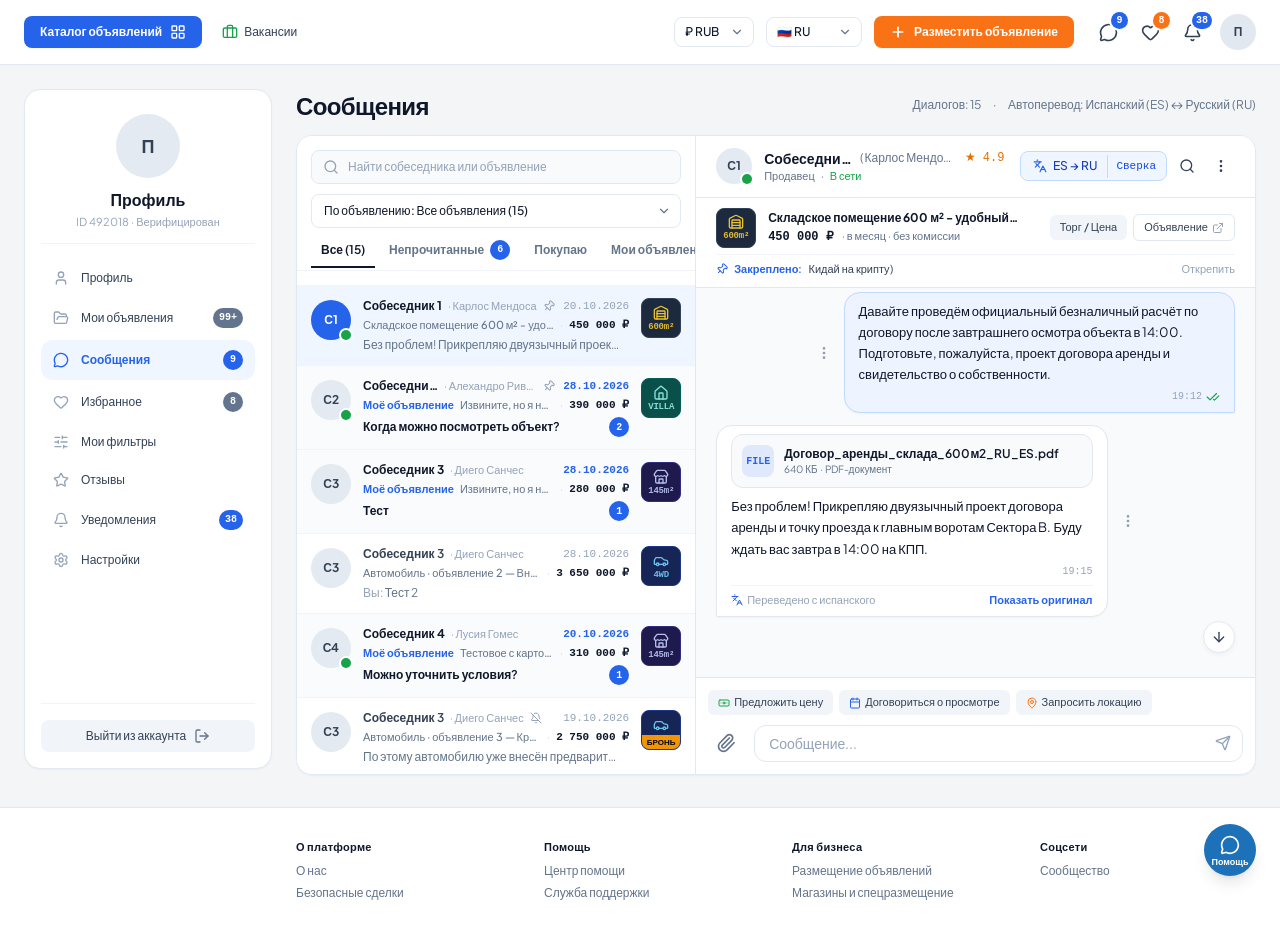
==== docs/index.html @ a51f5d2b "chore: configure GitHub Pages deployment Add GitHub Actions workflow for automated deployment and up" ====
<!doctype html>
<html lang="ru">
  <head>
    <meta charset="UTF-8" />
    <meta name="viewport" content="width=device-width, initial-scale=1.0" />
    <title>Classifieds Messenger UX Redesign & Case Study</title>
    <meta name="description" content="Интерактивный прототип переработанного интерфейса чатов площадки объявлений и детальное UX-исследование с обоснованием продуктовых решений." />
    <meta property="og:title" content="Classifieds Messenger UX Redesign & Case Study" />
    <meta property="og:description" content="Интерактивный прототип переработанного интерфейса чатов площадки объявлений и детальное UX-исследование с обоснованием продуктовых решений." />
    <meta property="og:type" content="website" />
    <meta name="twitter:card" content="summary_large_image" />
    <link rel="preconnect" href="https://fonts.googleapis.com" />
    <link rel="preconnect" href="https://fonts.gstatic.com" crossorigin />
    <link href="https://fonts.googleapis.com/css2?family=JetBrains+Mono:wght@400;500;600&family=Plus+Jakarta+Sans:wght@400;500;600;700&display=swap" rel="stylesheet" />
    <script type="module" crossorigin src="./assets/index-sdGGy0ih.js"></script>
    <link rel="stylesheet" crossorigin href="./assets/index-81MgfINE.css">
  </head>
  <body class="bg-slate-50 text-slate-900 antialiased selection:bg-blue-600 selection:text-white">
    <div id="root"></div>
  </body>
</html>
---- docs/assets/index-81MgfINE.css ----
/*! tailwindcss v4.3.5 | MIT License | https://tailwindcss.com */
@layer properties{@supports (((-webkit-hyphens:none)) and (not (margin-trim:block))) or ((-moz-orient:inline) and (not (color:rgb(from red r g b)))){*,:before,:after,::backdrop{--tw-translate-x:0;--tw-translate-y:0;--tw-translate-z:0;--tw-space-y-reverse:0;--tw-divide-y-reverse:0;--tw-border-style:solid;--tw-leading:initial;--tw-font-weight:initial;--tw-tracking:initial;--tw-ordinal:initial;--tw-slashed-zero:initial;--tw-numeric-figure:initial;--tw-numeric-spacing:initial;--tw-numeric-fraction:initial;--tw-shadow:0 0 #0000;--tw-shadow-color:initial;--tw-shadow-alpha:100%;--tw-inset-shadow:0 0 #0000;--tw-inset-shadow-color:initial;--tw-inset-shadow-alpha:100%;--tw-ring-color:initial;--tw-ring-shadow:0 0 #0000;--tw-inset-ring-color:initial;--tw-inset-ring-shadow:0 0 #0000;--tw-ring-inset:initial;--tw-ring-offset-width:0px;--tw-ring-offset-color:#fff;--tw-ring-offset-shadow:0 0 #0000;--tw-backdrop-blur:initial;--tw-backdrop-brightness:initial;--tw-backdrop-contrast:initial;--tw-backdrop-grayscale:initial;--tw-backdrop-hue-rotate:initial;--tw-backdrop-invert:initial;--tw-backdrop-opacity:initial;--tw-backdrop-saturate:initial;--tw-backdrop-sepia:initial;--tw-scale-x:1;--tw-scale-y:1;--tw-scale-z:1;--tw-outline-style:solid}}}@layer theme{:root,:host{--font-sans:-apple-system, BlinkMacSystemFont, "Segoe UI", Roboto, "Helvetica Neue", "Noto Sans", Arial, sans-serif, "Apple Color Emoji", "Segoe UI Emoji", "Segoe UI Symbol", "Noto Color Emoji";--font-mono:ui-monospace, SFMono-Regular, Menlo, Monaco, Consolas, "Liberation Mono", "Courier New", monospace;--color-orange-300:oklch(83.7% .128 66.29);--color-amber-50:oklch(98.7% .022 95.277);--color-amber-300:oklch(87.9% .169 91.605);--color-amber-500:oklch(76.9% .188 70.08);--color-amber-600:oklch(66.6% .179 58.318);--color-amber-800:oklch(47.3% .137 46.201);--color-emerald-400:oklch(76.5% .177 163.223);--color-emerald-600:oklch(59.6% .145 163.225);--color-teal-200:oklch(91% .096 180.426);--color-teal-800:oklch(43.7% .078 188.216);--color-teal-900:oklch(38.6% .063 188.416);--color-cyan-200:oklch(91.7% .08 205.041);--color-cyan-900:oklch(39.8% .07 227.392);--color-cyan-950:oklch(30.2% .056 229.695);--color-sky-300:oklch(82.8% .111 230.318);--color-blue-50:oklch(97% .014 254.604);--color-blue-100:oklch(93.2% .032 255.585);--color-blue-300:oklch(80.9% .105 251.813);--color-blue-600:oklch(54.6% .245 262.881);--color-blue-700:oklch(48.8% .243 264.376);--color-blue-800:oklch(42.4% .199 265.638);--color-blue-900:oklch(37.9% .146 265.522);--color-blue-950:oklch(28.2% .091 267.935);--color-indigo-200:oklch(87% .065 274.039);--color-indigo-900:oklch(35.9% .144 278.697);--color-indigo-950:oklch(25.7% .09 281.288);--color-rose-100:oklch(94.1% .03 12.58);--color-slate-50:oklch(98.4% .003 247.858);--color-slate-100:oklch(96.8% .007 247.896);--color-slate-200:oklch(92.9% .013 255.508);--color-slate-300:oklch(86.9% .022 252.894);--color-slate-500:oklch(55.4% .046 257.417);--color-slate-700:oklch(37.2% .044 257.287);--color-slate-800:oklch(27.9% .041 260.031);--color-slate-900:oklch(20.8% .042 265.755);--color-slate-950:oklch(12.9% .042 264.695);--color-zinc-800:oklch(27.4% .006 286.033);--color-zinc-900:oklch(21% .006 285.885);--color-white:#fff;--spacing:.25rem;--container-sm:24rem;--container-md:28rem;--container-lg:32rem;--text-xs:.75rem;--text-xs--line-height:calc(1 / .75);--text-sm:.875rem;--text-sm--line-height:calc(1.25 / .875);--text-base:1rem;--text-base--line-height:calc(1.5 / 1);--text-lg:1.125rem;--text-lg--line-height:calc(1.75 / 1.125);--text-2xl:1.5rem;--text-2xl--line-height:calc(2 / 1.5);--font-weight-normal:400;--font-weight-medium:500;--font-weight-semibold:600;--font-weight-bold:700;--font-weight-extrabold:800;--tracking-tight:-.025em;--tracking-wide:.025em;--leading-tight:1.25;--leading-snug:1.375;--leading-relaxed:1.625;--radius-xs:.125rem;--radius-md:.375rem;--radius-lg:.5rem;--radius-xl:.75rem;--radius-2xl:1rem;--default-transition-duration:.15s;--default-transition-timing-function:cubic-bezier(.4, 0, .2, 1);--default-font-family:var(--font-sans);--default-mono-font-family:var(--font-mono)}}@layer base{*,:after,:before,::backdrop{box-sizing:border-box;border:0 solid;margin:0;padding:0}::file-selector-button{box-sizing:border-box;border:0 solid;margin:0;padding:0}html,:host{-webkit-text-size-adjust:100%;tab-size:4;line-height:1.5;font-family:var(--default-font-family,-apple-system, BlinkMacSystemFont, "Segoe UI", Roboto, "Helvetica Neue", "Noto Sans", Arial, sans-serif, "Apple Color Emoji", "Segoe UI Emoji", "Segoe UI Symbol", "Noto Color Emoji");font-feature-settings:var(--default-font-feature-settings,normal);font-variation-settings:var(--default-font-variation-settings,normal);-webkit-tap-highlight-color:transparent}hr{height:0;color:inherit;border-top-width:1px}abbr:where([title]){-webkit-text-decoration:underline dotted;text-decoration:underline dotted}h1,h2,h3,h4,h5,h6{font-size:inherit;font-weight:inherit}a{color:inherit;-webkit-text-decoration:inherit;-webkit-text-decoration:inherit;-webkit-text-decoration:inherit;-webkit-text-decoration:inherit;text-decoration:inherit}b,strong{font-weight:bolder}code,kbd,samp,pre{font-family:var(--default-mono-font-family,ui-monospace, SFMono-Regular, Menlo, Monaco, Consolas, "Liberation Mono", "Courier New", monospace);font-feature-settings:var(--default-mono-font-feature-settings,normal);font-variation-settings:var(--default-mono-font-variation-settings,normal);font-size:1em}small{font-size:80%}sub,sup{vertical-align:baseline;font-size:75%;line-height:0;position:relative}sub{bottom:-.25em}sup{top:-.5em}table{text-indent:0;border-color:inherit;border-collapse:collapse}:-moz-focusring:where(:not(iframe)){outline:auto}progress{vertical-align:baseline}summary{display:list-item}ol,ul,menu{list-style:none}img,svg,video,canvas,audio,iframe,embed,object{vertical-align:middle;display:block}img,video{max-width:100%;height:auto}button,input,select,optgroup,textarea{font:inherit;font-feature-settings:inherit;font-variation-settings:inherit;letter-spacing:inherit;color:inherit;opacity:1;background-color:#0000;border-radius:0}::file-selector-button{font:inherit;font-feature-settings:inherit;font-variation-settings:inherit;letter-spacing:inherit;color:inherit;opacity:1;background-color:#0000;border-radius:0}:where(select:is([multiple],[size])) optgroup{font-weight:bolder}:where(select:is([multiple],[size])) optgroup option{padding-inline-start:20px}::file-selector-button{margin-inline-end:4px}::placeholder{opacity:1}@supports (not ((-webkit-appearance:-apple-pay-button))) or (contain-intrinsic-size:1px){::placeholder{color:currentColor}@supports (color:color-mix(in lab, red, red)){::placeholder{color:color-mix(in oklab, currentcolor 50%, transparent)}}}textarea{resize:vertical}::-webkit-search-decoration{-webkit-appearance:none}::-webkit-date-and-time-value{min-height:1lh;text-align:inherit}::-webkit-datetime-edit{display:inline-flex}::-webkit-datetime-edit-fields-wrapper{padding:0}::-webkit-datetime-edit{padding-block:0}::-webkit-datetime-edit-year-field{padding-block:0}::-webkit-datetime-edit-month-field{padding-block:0}::-webkit-datetime-edit-day-field{padding-block:0}::-webkit-datetime-edit-hour-field{padding-block:0}::-webkit-datetime-edit-minute-field{padding-block:0}::-webkit-datetime-edit-second-field{padding-block:0}::-webkit-datetime-edit-millisecond-field{padding-block:0}::-webkit-datetime-edit-meridiem-field{padding-block:0}::-webkit-calendar-picker-indicator{line-height:1}:-moz-ui-invalid{box-shadow:none}button,input:where([type=button],[type=reset],[type=submit]){appearance:button}::file-selector-button{appearance:button}::-webkit-inner-spin-button{height:auto}::-webkit-outer-spin-button{height:auto}[hidden]:where(:not([hidden=until-found])){display:none!important}body{background-color:var(--ds-canvas);color:var(--ds-ink-primary);font-feature-settings:"cv02", "cv03", "cv04", "cv11";font-family:Plus Jakarta Sans,-apple-system,BlinkMacSystemFont,Segoe UI,Roboto,sans-serif}code,pre,.font-mono{font-variant-numeric:tabular-nums;font-family:JetBrains Mono,monospace}}@layer components;@layer utilities{.pointer-events-none{pointer-events:none}.visible{visibility:visible}.absolute{position:absolute}.fixed{position:fixed}.relative{position:relative}.static{position:static}.sticky{position:sticky}.inset-0{inset:0}.inset-x-0{inset-inline:0}.-top-0\.5{top:calc(var(--spacing) * -.5)}.top-0{top:0}.top-1\/2{top:50%}.top-2{top:calc(var(--spacing) * 2)}.-right-0\.5{right:calc(var(--spacing) * -.5)}.right-0{right:0}.right-2{right:calc(var(--spacing) * 2)}.right-2\.5{right:calc(var(--spacing) * 2.5)}.right-6{right:calc(var(--spacing) * 6)}.bottom-0{bottom:0}.bottom-2{bottom:calc(var(--spacing) * 2)}.bottom-6{bottom:calc(var(--spacing) * 6)}.bottom-12{bottom:calc(var(--spacing) * 12)}.left-0{left:0}.left-3{left:calc(var(--spacing) * 3)}.left-6{left:calc(var(--spacing) * 6)}.left-full{left:100%}.z-30{z-index:30}.z-40{z-index:40}.z-50{z-index:50}.col-span-5{grid-column:span 5/span 5}.col-span-7{grid-column:span 7/span 7}.-mx-1\.5{margin-inline:calc(var(--spacing) * -1.5)}.-mx-3\.5{margin-inline:calc(var(--spacing) * -3.5)}.mx-auto{margin-inline:auto}.my-1{margin-block:var(--spacing)}.my-3{margin-block:calc(var(--spacing) * 3)}.mt-0\.5{margin-top:calc(var(--spacing) * .5)}.mt-1\.5{margin-top:calc(var(--spacing) * 1.5)}.mt-2{margin-top:calc(var(--spacing) * 2)}.mt-auto{margin-top:auto}.mb-1{margin-bottom:var(--spacing)}.mb-1\.5{margin-bottom:calc(var(--spacing) * 1.5)}.mb-2{margin-bottom:calc(var(--spacing) * 2)}.mb-2\.5{margin-bottom:calc(var(--spacing) * 2.5)}.mb-3\.5{margin-bottom:calc(var(--spacing) * 3.5)}.ml-1{margin-left:var(--spacing)}.ml-1\.5{margin-left:calc(var(--spacing) * 1.5)}.ml-auto{margin-left:auto}.line-clamp-1{-webkit-line-clamp:1;-webkit-box-orient:vertical;display:-webkit-box;overflow:hidden}.block{display:block}.contents{display:contents}.flex{display:flex}.grid{display:grid}.hidden{display:none}.inline-flex{display:inline-flex}.h-2\.5{height:calc(var(--spacing) * 2.5)}.h-3{height:calc(var(--spacing) * 3)}.h-3\.5{height:calc(var(--spacing) * 3.5)}.h-4{height:calc(var(--spacing) * 4)}.h-5{height:calc(var(--spacing) * 5)}.h-6{height:calc(var(--spacing) * 6)}.h-7{height:calc(var(--spacing) * 7)}.h-8{height:calc(var(--spacing) * 8)}.h-9{height:calc(var(--spacing) * 9)}.h-10{height:calc(var(--spacing) * 10)}.h-12{height:calc(var(--spacing) * 12)}.h-13{height:calc(var(--spacing) * 13)}.h-14{height:calc(var(--spacing) * 14)}.h-16{height:calc(var(--spacing) * 16)}.h-\[17px\]{height:17px}.h-\[19px\]{height:19px}.h-\[640px\]{height:640px}.h-full{height:100%}.h-px{height:1px}.max-h-56{max-height:calc(var(--spacing) * 56)}.min-h-\[680px\]{min-height:680px}.min-h-screen{min-height:100vh}.w-2\.5{width:calc(var(--spacing) * 2.5)}.w-3{width:calc(var(--spacing) * 3)}.w-3\.5{width:calc(var(--spacing) * 3.5)}.w-4{width:calc(var(--spacing) * 4)}.w-5{width:calc(var(--spacing) * 5)}.w-6{width:calc(var(--spacing) * 6)}.w-7{width:calc(var(--spacing) * 7)}.w-8{width:calc(var(--spacing) * 8)}.w-9{width:calc(var(--spacing) * 9)}.w-10{width:calc(var(--spacing) * 10)}.w-12{width:calc(var(--spacing) * 12)}.w-13{width:calc(var(--spacing) * 13)}.w-14{width:calc(var(--spacing) * 14)}.w-16{width:calc(var(--spacing) * 16)}.w-20{width:calc(var(--spacing) * 20)}.w-24{width:calc(var(--spacing) * 24)}.w-60{width:calc(var(--spacing) * 60)}.w-64{width:calc(var(--spacing) * 64)}.w-80{width:calc(var(--spacing) * 80)}.w-\[19px\]{width:19px}.w-\[248px\]{width:248px}.w-full{width:100%}.max-w-\[62ch\]{max-width:62ch}.max-w-\[82\%\]{max-width:82%}.max-w-\[115px\]{max-width:115px}.max-w-\[1440px\]{max-width:1440px}.max-w-lg{max-width:var(--container-lg)}.max-w-md{max-width:var(--container-md)}.max-w-sm{max-width:var(--container-sm)}.min-w-0{min-width:0}.min-w-\[17px\]{min-width:17px}.min-w-\[20px\]{min-width:20px}.flex-1{flex:1}.shrink-0{flex-shrink:0}.-translate-y-1\/2{--tw-translate-y:calc(calc(1 / 2 * 100%) * -1);translate:var(--tw-translate-x) var(--tw-translate-y)}.rotate-45{rotate:45deg}.cursor-pointer{cursor:pointer}.resize-none{resize:none}.appearance-none{appearance:none}.grid-cols-2{grid-template-columns:repeat(2,minmax(0,1fr))}.grid-cols-12{grid-template-columns:repeat(12,minmax(0,1fr))}.flex-col{flex-direction:column}.flex-row{flex-direction:row}.flex-row-reverse{flex-direction:row-reverse}.flex-wrap{flex-wrap:wrap}.items-center{align-items:center}.items-end{align-items:flex-end}.items-start{align-items:flex-start}.justify-between{justify-content:space-between}.justify-center{justify-content:center}.justify-end{justify-content:flex-end}.gap-0\.5{gap:calc(var(--spacing) * .5)}.gap-1{gap:var(--spacing)}.gap-1\.5{gap:calc(var(--spacing) * 1.5)}.gap-2{gap:calc(var(--spacing) * 2)}.gap-2\.5{gap:calc(var(--spacing) * 2.5)}.gap-3{gap:calc(var(--spacing) * 3)}.gap-4{gap:calc(var(--spacing) * 4)}.gap-5{gap:calc(var(--spacing) * 5)}.gap-6{gap:calc(var(--spacing) * 6)}.gap-8{gap:calc(var(--spacing) * 8)}:where(.space-y-0\.5>:not(:last-child)){--tw-space-y-reverse:0;margin-block-start:calc(calc(var(--spacing) * .5) * var(--tw-space-y-reverse));margin-block-end:calc(calc(var(--spacing) * .5) * calc(1 - var(--tw-space-y-reverse)))}:where(.space-y-1\.5>:not(:last-child)){--tw-space-y-reverse:0;margin-block-start:calc(calc(var(--spacing) * 1.5) * var(--tw-space-y-reverse));margin-block-end:calc(calc(var(--spacing) * 1.5) * calc(1 - var(--tw-space-y-reverse)))}:where(.space-y-2>:not(:last-child)){--tw-space-y-reverse:0;margin-block-start:calc(calc(var(--spacing) * 2) * var(--tw-space-y-reverse));margin-block-end:calc(calc(var(--spacing) * 2) * calc(1 - var(--tw-space-y-reverse)))}:where(.space-y-2\.5>:not(:last-child)){--tw-space-y-reverse:0;margin-block-start:calc(calc(var(--spacing) * 2.5) * var(--tw-space-y-reverse));margin-block-end:calc(calc(var(--spacing) * 2.5) * calc(1 - var(--tw-space-y-reverse)))}:where(.space-y-3>:not(:last-child)){--tw-space-y-reverse:0;margin-block-start:calc(calc(var(--spacing) * 3) * var(--tw-space-y-reverse));margin-block-end:calc(calc(var(--spacing) * 3) * calc(1 - var(--tw-space-y-reverse)))}:where(.space-y-4>:not(:last-child)){--tw-space-y-reverse:0;margin-block-start:calc(calc(var(--spacing) * 4) * var(--tw-space-y-reverse));margin-block-end:calc(calc(var(--spacing) * 4) * calc(1 - var(--tw-space-y-reverse)))}.gap-x-3{column-gap:calc(var(--spacing) * 3)}.gap-y-1{row-gap:var(--spacing)}:where(.divide-y>:not(:last-child)){--tw-divide-y-reverse:0;border-bottom-style:var(--tw-border-style);border-top-style:var(--tw-border-style);border-top-width:calc(1px * var(--tw-divide-y-reverse));border-bottom-width:calc(1px * calc(1 - var(--tw-divide-y-reverse)))}:where(.divide-\[var\(--ds-border-subtle\)\]>:not(:last-child)){border-color:var(--ds-border-subtle)}.self-center{align-self:center}.truncate{text-overflow:ellipsis;white-space:nowrap;overflow:hidden}.overflow-hidden{overflow:hidden}.overflow-x-auto{overflow-x:auto}.overflow-y-auto{overflow-y:auto}.rounded-2xl{border-radius:var(--radius-2xl)}.rounded-\[var\(--ds-radius-lg\)\]{border-radius:var(--ds-radius-lg)}.rounded-\[var\(--ds-radius-md\)\]{border-radius:var(--ds-radius-md)}.rounded-\[var\(--ds-radius-sm\)\]{border-radius:var(--ds-radius-sm)}.rounded-\[var\(--ds-radius-xs\)\]{border-radius:var(--ds-radius-xs)}.rounded-full{border-radius:2147483647px}.rounded-lg{border-radius:var(--radius-lg)}.rounded-md{border-radius:var(--radius-md)}.rounded-xl{border-radius:var(--radius-xl)}.rounded-br-xs{border-bottom-right-radius:var(--radius-xs)}.rounded-bl-xs{border-bottom-left-radius:var(--radius-xs)}.border{border-style:var(--tw-border-style);border-width:1px}.border-2{border-style:var(--tw-border-style);border-width:2px}.border-t{border-top-style:var(--tw-border-style);border-top-width:1px}.border-r{border-right-style:var(--tw-border-style);border-right-width:1px}.border-b{border-bottom-style:var(--tw-border-style);border-bottom-width:1px}.border-b-2{border-bottom-style:var(--tw-border-style);border-bottom-width:2px}.border-l{border-left-style:var(--tw-border-style);border-left-width:1px}.border-\[var\(--ds-border-base\)\]{border-color:var(--ds-border-base)}.border-\[var\(--ds-border-subtle\)\]{border-color:var(--ds-border-subtle)}.border-\[var\(--ds-bubble-in-border\)\]{border-color:var(--ds-bubble-in-border)}.border-\[var\(--ds-bubble-out-border\)\]{border-color:var(--ds-bubble-out-border)}.border-\[var\(--ds-ink-primary\)\]{border-color:var(--ds-ink-primary)}.border-\[var\(--ds-primary\)\]{border-color:var(--ds-primary)}.border-\[var\(--ds-primary-border\)\]{border-color:var(--ds-primary-border)}.border-blue-900{border-color:var(--color-blue-900)}.border-cyan-900{border-color:var(--color-cyan-900)}.border-indigo-900{border-color:var(--color-indigo-900)}.border-slate-200\/80{border-color:#e2e8f0cc}@supports (color:color-mix(in lab, red, red)){.border-slate-200\/80{border-color:color-mix(in oklab, var(--color-slate-200) 80%, transparent)}}.border-slate-700{border-color:var(--color-slate-700)}.border-teal-800{border-color:var(--color-teal-800)}.border-transparent{border-color:#0000}.border-zinc-800{border-color:var(--color-zinc-800)}.bg-\[\#1d71b8\]{background-color:#1d71b8}.bg-\[var\(--ds-bubble-in-bg\)\]{background-color:var(--ds-bubble-in-bg)}.bg-\[var\(--ds-bubble-out-bg\)\]{background-color:var(--ds-bubble-out-bg)}.bg-\[var\(--ds-canvas\)\]{background-color:var(--ds-canvas)}.bg-\[var\(--ds-cta\)\]{background-color:var(--ds-cta)}.bg-\[var\(--ds-danger-soft\)\]{background-color:var(--ds-danger-soft)}.bg-\[var\(--ds-ink-primary\)\]{background-color:var(--ds-ink-primary)}.bg-\[var\(--ds-primary\)\]{background-color:var(--ds-primary)}.bg-\[var\(--ds-primary-soft\)\]{background-color:var(--ds-primary-soft)}.bg-\[var\(--ds-success\)\]{background-color:var(--ds-success)}.bg-\[var\(--ds-surface\)\]{background-color:var(--ds-surface)}.bg-\[var\(--ds-surface-muted\)\]{background-color:var(--ds-surface-muted)}.bg-\[var\(--ds-surface-selected\)\]{background-color:var(--ds-surface-selected)}.bg-\[var\(--ds-surface-subtle\)\]{background-color:var(--ds-surface-subtle)}.bg-amber-500\/95{background-color:#f99c00f2}@supports (color:color-mix(in lab, red, red)){.bg-amber-500\/95{background-color:color-mix(in oklab, var(--color-amber-500) 95%, transparent)}}.bg-blue-50\/80{background-color:#eff6ffcc}@supports (color:color-mix(in lab, red, red)){.bg-blue-50\/80{background-color:color-mix(in oklab, var(--color-blue-50) 80%, transparent)}}.bg-blue-300{background-color:var(--color-blue-300)}.bg-blue-600\/10{background-color:#155dfc1a}@supports (color:color-mix(in lab, red, red)){.bg-blue-600\/10{background-color:color-mix(in oklab, var(--color-blue-600) 10%, transparent)}}.bg-blue-950{background-color:var(--color-blue-950)}.bg-cyan-950{background-color:var(--color-cyan-950)}.bg-emerald-600{background-color:var(--color-emerald-600)}.bg-indigo-950{background-color:var(--color-indigo-950)}.bg-slate-50{background-color:var(--color-slate-50)}.bg-slate-50\/80{background-color:#f8fafccc}@supports (color:color-mix(in lab, red, red)){.bg-slate-50\/80{background-color:color-mix(in oklab, var(--color-slate-50) 80%, transparent)}}.bg-slate-100\/90{background-color:#f1f5f9e6}@supports (color:color-mix(in lab, red, red)){.bg-slate-100\/90{background-color:color-mix(in oklab, var(--color-slate-100) 90%, transparent)}}.bg-slate-200{background-color:var(--color-slate-200)}.bg-slate-200\/75{background-color:#e2e8f0bf}@supports (color:color-mix(in lab, red, red)){.bg-slate-200\/75{background-color:color-mix(in oklab, var(--color-slate-200) 75%, transparent)}}.bg-slate-200\/90{background-color:#e2e8f0e6}@supports (color:color-mix(in lab, red, red)){.bg-slate-200\/90{background-color:color-mix(in oklab, var(--color-slate-200) 90%, transparent)}}.bg-slate-500{background-color:var(--color-slate-500)}.bg-slate-800{background-color:var(--color-slate-800)}.bg-slate-900{background-color:var(--color-slate-900)}.bg-slate-900\/40{background-color:#0f172b66}@supports (color:color-mix(in lab, red, red)){.bg-slate-900\/40{background-color:color-mix(in oklab, var(--color-slate-900) 40%, transparent)}}.bg-teal-900{background-color:var(--color-teal-900)}.bg-transparent{background-color:#0000}.bg-white{background-color:var(--color-white)}.bg-zinc-900{background-color:var(--color-zinc-900)}.stroke-\[2\.5\]{stroke-width:2.5px}.p-0\.5{padding:calc(var(--spacing) * .5)}.p-1{padding:var(--spacing)}.p-1\.5{padding:calc(var(--spacing) * 1.5)}.p-2{padding:calc(var(--spacing) * 2)}.p-2\.5{padding:calc(var(--spacing) * 2.5)}.p-3{padding:calc(var(--spacing) * 3)}.p-3\.5{padding:calc(var(--spacing) * 3.5)}.p-4{padding:calc(var(--spacing) * 4)}.p-5{padding:calc(var(--spacing) * 5)}.p-8{padding:calc(var(--spacing) * 8)}.px-1{padding-inline:var(--spacing)}.px-1\.5{padding-inline:calc(var(--spacing) * 1.5)}.px-2{padding-inline:calc(var(--spacing) * 2)}.px-2\.5{padding-inline:calc(var(--spacing) * 2.5)}.px-3{padding-inline:calc(var(--spacing) * 3)}.px-3\.5{padding-inline:calc(var(--spacing) * 3.5)}.px-4{padding-inline:calc(var(--spacing) * 4)}.px-5{padding-inline:calc(var(--spacing) * 5)}.px-6{padding-inline:calc(var(--spacing) * 6)}.py-0\.5{padding-block:calc(var(--spacing) * .5)}.py-1{padding-block:var(--spacing)}.py-1\.5{padding-block:calc(var(--spacing) * 1.5)}.py-2{padding-block:calc(var(--spacing) * 2)}.py-2\.5{padding-block:calc(var(--spacing) * 2.5)}.py-3{padding-block:calc(var(--spacing) * 3)}.py-4{padding-block:calc(var(--spacing) * 4)}.py-8{padding-block:calc(var(--spacing) * 8)}.pt-0\.5{padding-top:calc(var(--spacing) * .5)}.pt-1\.5{padding-top:calc(var(--spacing) * 1.5)}.pt-2{padding-top:calc(var(--spacing) * 2)}.pt-4{padding-top:calc(var(--spacing) * 4)}.pt-6{padding-top:calc(var(--spacing) * 6)}.pr-7{padding-right:calc(var(--spacing) * 7)}.pr-8{padding-right:calc(var(--spacing) * 8)}.pr-10{padding-right:calc(var(--spacing) * 10)}.pb-0\.5{padding-bottom:calc(var(--spacing) * .5)}.pb-2{padding-bottom:calc(var(--spacing) * 2)}.pb-3{padding-bottom:calc(var(--spacing) * 3)}.pb-8{padding-bottom:calc(var(--spacing) * 8)}.pl-0{padding-left:0}.pl-1{padding-left:var(--spacing)}.pl-2\.5{padding-left:calc(var(--spacing) * 2.5)}.pl-3{padding-left:calc(var(--spacing) * 3)}.pl-3\.5{padding-left:calc(var(--spacing) * 3.5)}.pl-9{padding-left:calc(var(--spacing) * 9)}.text-center{text-align:center}.text-left{text-align:left}.font-mono{font-family:var(--font-mono)}.text-2xl{font-size:var(--text-2xl);line-height:var(--tw-leading,var(--text-2xl--line-height))}.text-base{font-size:var(--text-base);line-height:var(--tw-leading,var(--text-base--line-height))}.text-lg{font-size:var(--text-lg);line-height:var(--tw-leading,var(--text-lg--line-height))}.text-sm{font-size:var(--text-sm);line-height:var(--tw-leading,var(--text-sm--line-height))}.text-xs{font-size:var(--text-xs);line-height:var(--tw-leading,var(--text-xs--line-height))}.text-\[8px\]{font-size:8px}.text-\[9px\]{font-size:9px}.text-\[10px\]{font-size:10px}.text-\[11px\]{font-size:11px}.text-\[13px\]{font-size:13px}.leading-none{--tw-leading:1;line-height:1}.leading-relaxed{--tw-leading:var(--leading-relaxed);line-height:var(--leading-relaxed)}.leading-snug{--tw-leading:var(--leading-snug);line-height:var(--leading-snug)}.leading-tight{--tw-leading:var(--leading-tight);line-height:var(--leading-tight)}.font-bold{--tw-font-weight:var(--font-weight-bold);font-weight:var(--font-weight-bold)}.font-extrabold{--tw-font-weight:var(--font-weight-extrabold);font-weight:var(--font-weight-extrabold)}.font-medium{--tw-font-weight:var(--font-weight-medium);font-weight:var(--font-weight-medium)}.font-normal{--tw-font-weight:var(--font-weight-normal);font-weight:var(--font-weight-normal)}.font-semibold{--tw-font-weight:var(--font-weight-semibold);font-weight:var(--font-weight-semibold)}.tracking-tight{--tw-tracking:var(--tracking-tight);letter-spacing:var(--tracking-tight)}.tracking-wide{--tw-tracking:var(--tracking-wide);letter-spacing:var(--tracking-wide)}.break-words{overflow-wrap:break-word}.whitespace-nowrap{white-space:nowrap}.text-\[var\(--ds-cta\)\]{color:var(--ds-cta)}.text-\[var\(--ds-danger\)\]{color:var(--ds-danger)}.text-\[var\(--ds-ink-muted\)\]{color:var(--ds-ink-muted)}.text-\[var\(--ds-ink-primary\)\]{color:var(--ds-ink-primary)}.text-\[var\(--ds-ink-secondary\)\]{color:var(--ds-ink-secondary)}.text-\[var\(--ds-ink-subtle\)\]{color:var(--ds-ink-subtle)}.text-\[var\(--ds-primary\)\]{color:var(--ds-primary)}.text-\[var\(--ds-success\)\]{color:var(--ds-success)}.text-amber-300{color:var(--color-amber-300)}.text-amber-600{color:var(--color-amber-600)}.text-amber-800{color:var(--color-amber-800)}.text-blue-700{color:var(--color-blue-700)}.text-blue-800{color:var(--color-blue-800)}.text-cyan-200{color:var(--color-cyan-200)}.text-emerald-400{color:var(--color-emerald-400)}.text-indigo-200{color:var(--color-indigo-200)}.text-orange-300{color:var(--color-orange-300)}.text-sky-300{color:var(--color-sky-300)}.text-slate-300{color:var(--color-slate-300)}.text-slate-900{color:var(--color-slate-900)}.text-slate-950{color:var(--color-slate-950)}.text-teal-200{color:var(--color-teal-200)}.text-white{color:var(--color-white)}.tabular-nums{--tw-numeric-spacing:tabular-nums;font-variant-numeric:var(--tw-ordinal, ) var(--tw-slashed-zero, ) var(--tw-numeric-figure, ) var(--tw-numeric-spacing, ) var(--tw-numeric-fraction, )}.underline{text-decoration-line:underline}.antialiased{-webkit-font-smoothing:antialiased;-moz-osx-font-smoothing:grayscale}.opacity-0{opacity:0}.opacity-70{opacity:.7}.opacity-75{opacity:.75}.opacity-85{opacity:.85}.opacity-90{opacity:.9}.shadow-\[var\(--ds-shadow-floating\)\]{--tw-shadow:var(--ds-shadow-floating);box-shadow:var(--tw-inset-shadow), var(--tw-inset-ring-shadow), var(--tw-ring-offset-shadow), var(--tw-ring-shadow), var(--tw-shadow)}.shadow-\[var\(--ds-shadow-sm\)\]{--tw-shadow:var(--ds-shadow-sm);box-shadow:var(--tw-inset-shadow), var(--tw-inset-ring-shadow), var(--tw-ring-offset-shadow), var(--tw-ring-shadow), var(--tw-shadow)}.shadow-\[var\(--ds-shadow-xs\)\]{--tw-shadow:var(--ds-shadow-xs);box-shadow:var(--tw-inset-shadow), var(--tw-inset-ring-shadow), var(--tw-ring-offset-shadow), var(--tw-ring-shadow), var(--tw-shadow)}.shadow-lg{--tw-shadow:0 10px 15px -3px var(--tw-shadow-color,#0000001a), 0 4px 6px -4px var(--tw-shadow-color,#0000001a);box-shadow:var(--tw-inset-shadow), var(--tw-inset-ring-shadow), var(--tw-ring-offset-shadow), var(--tw-ring-shadow), var(--tw-shadow)}.ring-2{--tw-ring-shadow:var(--tw-ring-inset, ) 0 0 0 calc(2px + var(--tw-ring-offset-width)) var(--tw-ring-color,currentcolor);box-shadow:var(--tw-inset-shadow), var(--tw-inset-ring-shadow), var(--tw-ring-offset-shadow), var(--tw-ring-shadow), var(--tw-shadow)}.ring-white{--tw-ring-color:var(--color-white)}.backdrop-blur-\[1px\]{--tw-backdrop-blur:blur(1px);-webkit-backdrop-filter:var(--tw-backdrop-blur, ) var(--tw-backdrop-brightness, ) var(--tw-backdrop-contrast, ) var(--tw-backdrop-grayscale, ) var(--tw-backdrop-hue-rotate, ) var(--tw-backdrop-invert, ) var(--tw-backdrop-opacity, ) var(--tw-backdrop-saturate, ) var(--tw-backdrop-sepia, );backdrop-filter:var(--tw-backdrop-blur, ) var(--tw-backdrop-brightness, ) var(--tw-backdrop-contrast, ) var(--tw-backdrop-grayscale, ) var(--tw-backdrop-hue-rotate, ) var(--tw-backdrop-invert, ) var(--tw-backdrop-opacity, ) var(--tw-backdrop-saturate, ) var(--tw-backdrop-sepia, )}.transition-colors{transition-property:color,background-color,border-color,outline-color,text-decoration-color,fill,stroke,--tw-gradient-from,--tw-gradient-via,--tw-gradient-to;transition-timing-function:var(--tw-ease,var(--default-transition-timing-function));transition-duration:var(--tw-duration,var(--default-transition-duration))}.transition-opacity{transition-property:opacity;transition-timing-function:var(--tw-ease,var(--default-transition-timing-function));transition-duration:var(--tw-duration,var(--default-transition-duration))}.transition-transform{transition-property:transform,translate,scale,rotate;transition-timing-function:var(--tw-ease,var(--default-transition-timing-function));transition-duration:var(--tw-duration,var(--default-transition-duration))}.select-all{-webkit-user-select:all;user-select:all}.select-none{-webkit-user-select:none;user-select:none}@media (hover:hover){:is(:where(.group):hover .group-hover\:opacity-0){opacity:0}:is(:where(.group):hover .group-hover\:opacity-100){opacity:1}:is(:where(.group\/adtitle):hover .group-hover\/adtitle\:text-\[var\(--ds-primary\)\]){color:var(--ds-primary)}:is(:where(.group\/msg):hover .group-hover\/msg\:opacity-100){opacity:1}}.selection\:bg-blue-600 ::selection{background-color:var(--color-blue-600)}.selection\:bg-blue-600::selection{background-color:var(--color-blue-600)}.selection\:text-white ::selection{color:var(--color-white)}.selection\:text-white::selection{color:var(--color-white)}.placeholder\:text-\[var\(--ds-ink-subtle\)\]::placeholder{color:var(--ds-ink-subtle)}@media (hover:hover){.hover\:scale-105:hover{--tw-scale-x:105%;--tw-scale-y:105%;--tw-scale-z:105%;scale:var(--tw-scale-x) var(--tw-scale-y)}.hover\:border-\[var\(--ds-primary\)\]:hover{border-color:var(--ds-primary)}.hover\:bg-\[\#155d9a\]:hover{background-color:#155d9a}.hover\:bg-\[var\(--ds-cta-hover\)\]:hover{background-color:var(--ds-cta-hover)}.hover\:bg-\[var\(--ds-danger-soft\)\]:hover{background-color:var(--ds-danger-soft)}.hover\:bg-\[var\(--ds-primary-hover\)\]:hover{background-color:var(--ds-primary-hover)}.hover\:bg-\[var\(--ds-primary-soft\)\]:hover{background-color:var(--ds-primary-soft)}.hover\:bg-\[var\(--ds-surface-hover\)\]:hover{background-color:var(--ds-surface-hover)}.hover\:bg-\[var\(--ds-surface-muted\)\]:hover{background-color:var(--ds-surface-muted)}.hover\:bg-\[var\(--ds-surface-subtle\)\]:hover{background-color:var(--ds-surface-subtle)}.hover\:bg-amber-50:hover{background-color:var(--color-amber-50)}.hover\:bg-blue-100\/60:hover{background-color:#dbeafe99}@supports (color:color-mix(in lab, red, red)){.hover\:bg-blue-100\/60:hover{background-color:color-mix(in oklab, var(--color-blue-100) 60%, transparent)}}.hover\:bg-blue-100\/70:hover{background-color:#dbeafeb3}@supports (color:color-mix(in lab, red, red)){.hover\:bg-blue-100\/70:hover{background-color:color-mix(in oklab, var(--color-blue-100) 70%, transparent)}}.hover\:bg-blue-100\/80:hover{background-color:#dbeafecc}@supports (color:color-mix(in lab, red, red)){.hover\:bg-blue-100\/80:hover{background-color:color-mix(in oklab, var(--color-blue-100) 80%, transparent)}}.hover\:bg-rose-100:hover{background-color:var(--color-rose-100)}.hover\:bg-slate-50:hover{background-color:var(--color-slate-50)}.hover\:bg-slate-100\/70:hover{background-color:#f1f5f9b3}@supports (color:color-mix(in lab, red, red)){.hover\:bg-slate-100\/70:hover{background-color:color-mix(in oklab, var(--color-slate-100) 70%, transparent)}}.hover\:bg-slate-200\/80:hover{background-color:#e2e8f0cc}@supports (color:color-mix(in lab, red, red)){.hover\:bg-slate-200\/80:hover{background-color:color-mix(in oklab, var(--color-slate-200) 80%, transparent)}}.hover\:bg-slate-300:hover{background-color:var(--color-slate-300)}.hover\:text-\[var\(--ds-ink-primary\)\]:hover{color:var(--ds-ink-primary)}.hover\:text-\[var\(--ds-ink-secondary\)\]:hover{color:var(--ds-ink-secondary)}.hover\:text-\[var\(--ds-primary\)\]:hover{color:var(--ds-primary)}.hover\:text-blue-800:hover{color:var(--color-blue-800)}.hover\:text-blue-900:hover{color:var(--color-blue-900)}.hover\:text-blue-950:hover{color:var(--color-blue-950)}.hover\:underline:hover{text-decoration-line:underline}}.focus\:border-\[var\(--ds-primary\)\]:focus{border-color:var(--ds-primary)}.focus\:bg-white:focus{background-color:var(--color-white)}.focus\:opacity-100:focus{opacity:1}.focus\:outline-none:focus{--tw-outline-style:none;outline-style:none}.focus-visible\:outline-2:focus-visible{outline-style:var(--tw-outline-style);outline-width:2px}.focus-visible\:outline-offset-1:focus-visible{outline-offset:1px}.focus-visible\:outline-\[var\(--ds-primary\)\]:focus-visible{outline-color:var(--ds-primary)}@media (width>=40rem){.sm\:block{display:block}.sm\:grid-cols-4{grid-template-columns:repeat(4,minmax(0,1fr))}.sm\:text-sm{font-size:var(--text-sm);line-height:var(--tw-leading,var(--text-sm--line-height))}}@media (width>=64rem){.lg\:pl-\[272px\]{padding-left:272px}}@media (width>=80rem){.xl\:inline{display:inline}}}:root{--ds-primary:#2563eb;--ds-primary-hover:#1d4ed8;--ds-primary-active:#1e40af;--ds-primary-soft:#eff6ff;--ds-primary-border:#bfdbfe;--ds-cta:#f97316;--ds-cta-hover:#ea580c;--ds-cta-soft:#fff7ed;--ds-canvas:#f4f5f7;--ds-surface:#fff;--ds-surface-subtle:#f8fafc;--ds-surface-muted:#f1f5f9;--ds-surface-hover:#f8fafc;--ds-surface-selected:#eff6ff;--ds-bubble-in-bg:#fff;--ds-bubble-in-border:#e2e8f0;--ds-bubble-out-bg:#eef4ff;--ds-bubble-out-border:#bfdbfe;--ds-ink-primary:#0f172a;--ds-ink-secondary:#334155;--ds-ink-muted:#64748b;--ds-ink-subtle:#94a3b8;--ds-border-subtle:#f1f5f9;--ds-border-base:#e2e8f0;--ds-border-strong:#cbd5e1;--ds-success:#16a34a;--ds-warning:#d97706;--ds-danger:#dc2626;--ds-danger-soft:#fef2f2;--ds-radius-xs:6px;--ds-radius-sm:8px;--ds-radius-md:12px;--ds-radius-lg:16px;--ds-radius-full:9999px;--ds-shadow-xs:0 1px 2px #0f172a0a;--ds-shadow-sm:0 2px 6px -1px #0f172a0f, 0 1px 2px -1px #0f172a0a;--ds-shadow-floating:0 12px 28px -6px #0f172a24, 0 4px 10px -3px #0f172a12}.tabular-nums{font-variant-numeric:tabular-nums}.ds-scroll{scrollbar-width:thin;scrollbar-color:#cbd5e1 #f8fafc}.ds-scroll::-webkit-scrollbar{width:7px;height:7px}.ds-scroll::-webkit-scrollbar-track{background:#f8fafc;border-left:1px solid #f1f5f9}.ds-scroll::-webkit-scrollbar-thumb{background:#cbd5e1;border:1px solid #f8fafc;border-radius:9999px}.ds-scroll::-webkit-scrollbar-thumb:hover{background:#94a3b8}@property --tw-translate-x{syntax:"*";inherits:false;initial-value:0}@property --tw-translate-y{syntax:"*";inherits:false;initial-value:0}@property --tw-translate-z{syntax:"*";inherits:false;initial-value:0}@property --tw-space-y-reverse{syntax:"*";inherits:false;initial-value:0}@property --tw-divide-y-reverse{syntax:"*";inherits:false;initial-value:0}@property --tw-border-style{syntax:"*";inherits:false;initial-value:solid}@property --tw-leading{syntax:"*";inherits:false}@property --tw-font-weight{syntax:"*";inherits:false}@property --tw-tracking{syntax:"*";inherits:false}@property --tw-ordinal{syntax:"*";inherits:false}@property --tw-slashed-zero{syntax:"*";inherits:false}@property --tw-numeric-figure{syntax:"*";inherits:false}@property --tw-numeric-spacing{syntax:"*";inherits:false}@property --tw-numeric-fraction{syntax:"*";inherits:false}@property --tw-shadow{syntax:"*";inherits:false;initial-value:0 0 #0000}@property --tw-shadow-color{syntax:"*";inherits:false}@property --tw-shadow-alpha{syntax:"<percentage>";inherits:false;initial-value:100%}@property --tw-inset-shadow{syntax:"*";inherits:false;initial-value:0 0 #0000}@property --tw-inset-shadow-color{syntax:"*";inherits:false}@property --tw-inset-shadow-alpha{syntax:"<percentage>";inherits:false;initial-value:100%}@property --tw-ring-color{syntax:"*";inherits:false}@property --tw-ring-shadow{syntax:"*";inherits:false;initial-value:0 0 #0000}@property --tw-inset-ring-color{syntax:"*";inherits:false}@property --tw-inset-ring-shadow{syntax:"*";inherits:false;initial-value:0 0 #0000}@property --tw-ring-inset{syntax:"*";inherits:false}@property --tw-ring-offset-width{syntax:"<length>";inherits:false;initial-value:0}@property --tw-ring-offset-color{syntax:"*";inherits:false;initial-value:#fff}@property --tw-ring-offset-shadow{syntax:"*";inherits:false;initial-value:0 0 #0000}@property --tw-backdrop-blur{syntax:"*";inherits:false}@property --tw-backdrop-brightness{syntax:"*";inherits:false}@property --tw-backdrop-contrast{syntax:"*";inherits:false}@property --tw-backdrop-grayscale{syntax:"*";inherits:false}@property --tw-backdrop-hue-rotate{syntax:"*";inherits:false}@property --tw-backdrop-invert{syntax:"*";inherits:false}@property --tw-backdrop-opacity{syntax:"*";inherits:false}@property --tw-backdrop-saturate{syntax:"*";inherits:false}@property --tw-backdrop-sepia{syntax:"*";inherits:false}@property --tw-scale-x{syntax:"*";inherits:false;initial-value:1}@property --tw-scale-y{syntax:"*";inherits:false;initial-value:1}@property --tw-scale-z{syntax:"*";inherits:false;initial-value:1}@property --tw-outline-style{syntax:"*";inherits:false;initial-value:solid}
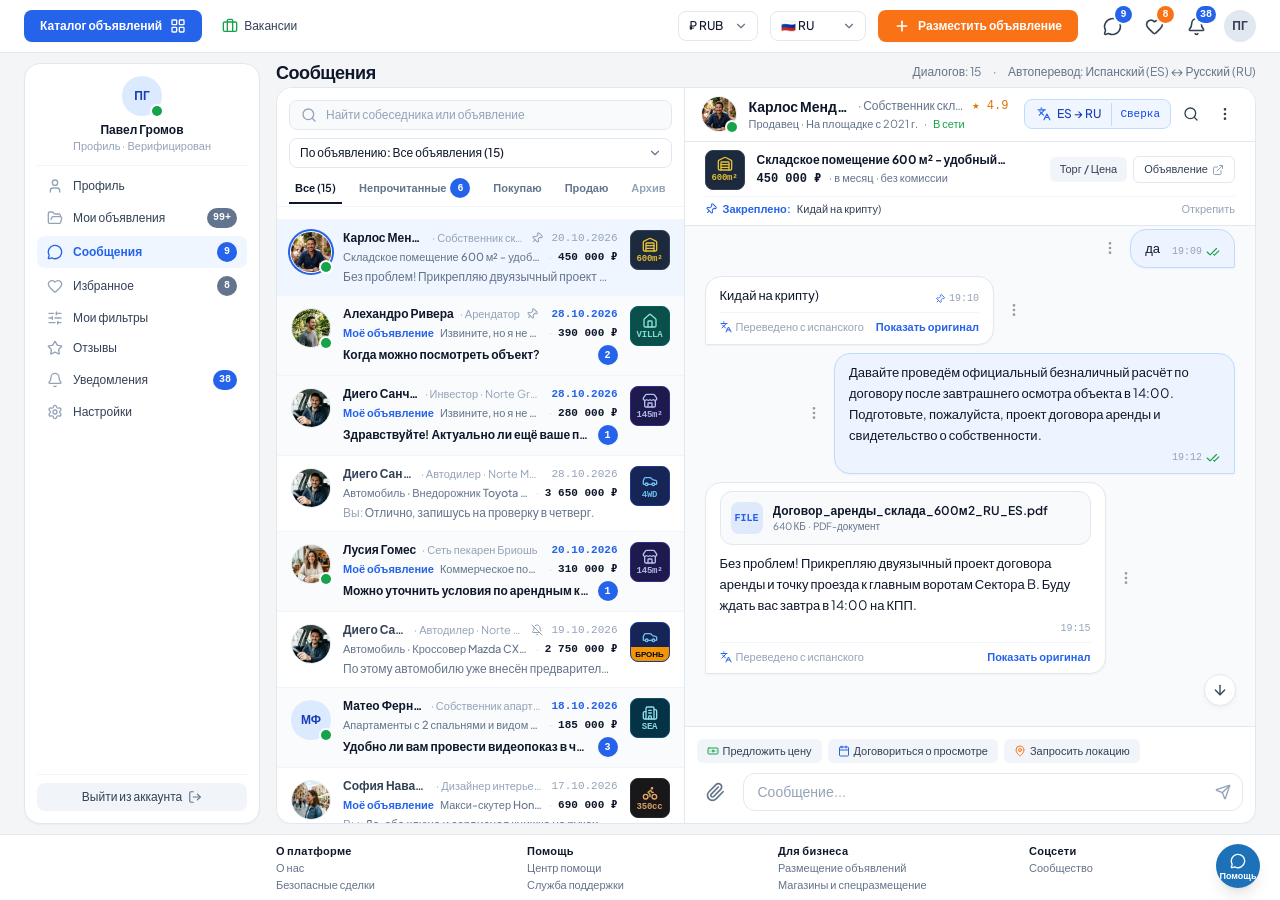
==== commit e902c422: "feat: implement user avatars and enhance chat layout - Add `avatarUrl` and `colorTone` support to ch" ====
--- a/docs/index.html
+++ b/docs/index.html
@@ -12,8 +12,8 @@
     <link rel="preconnect" href="https://fonts.googleapis.com" />
     <link rel="preconnect" href="https://fonts.gstatic.com" crossorigin />
     <link href="https://fonts.googleapis.com/css2?family=JetBrains+Mono:wght@400;500;600&family=Plus+Jakarta+Sans:wght@400;500;600;700&display=swap" rel="stylesheet" />
-    <script type="module" crossorigin src="./assets/index-sdGGy0ih.js"></script>
-    <link rel="stylesheet" crossorigin href="./assets/index-81MgfINE.css">
+    <script type="module" crossorigin src="./assets/index-Qk1kqJVH.js"></script>
+    <link rel="stylesheet" crossorigin href="./assets/index-BJcz18QT.css">
   </head>
   <body class="bg-slate-50 text-slate-900 antialiased selection:bg-blue-600 selection:text-white">
     <div id="root"></div>
--- a/docs/assets/index-BJcz18QT.css
+++ b/docs/assets/index-BJcz18QT.css
@@ -0,0 +1,2 @@
+/*! tailwindcss v4.3.5 | MIT License | https://tailwindcss.com */
+@layer properties{@supports (((-webkit-hyphens:none)) and (not (margin-trim:block))) or ((-moz-orient:inline) and (not (color:rgb(from red r g b)))){*,:before,:after,::backdrop{--tw-translate-x:0;--tw-translate-y:0;--tw-translate-z:0;--tw-rotate-x:initial;--tw-rotate-y:initial;--tw-rotate-z:initial;--tw-skew-x:initial;--tw-skew-y:initial;--tw-space-y-reverse:0;--tw-divide-y-reverse:0;--tw-border-style:solid;--tw-leading:initial;--tw-font-weight:initial;--tw-tracking:initial;--tw-ordinal:initial;--tw-slashed-zero:initial;--tw-numeric-figure:initial;--tw-numeric-spacing:initial;--tw-numeric-fraction:initial;--tw-shadow:0 0 #0000;--tw-shadow-color:initial;--tw-shadow-alpha:100%;--tw-inset-shadow:0 0 #0000;--tw-inset-shadow-color:initial;--tw-inset-shadow-alpha:100%;--tw-ring-color:initial;--tw-ring-shadow:0 0 #0000;--tw-inset-ring-color:initial;--tw-inset-ring-shadow:0 0 #0000;--tw-ring-inset:initial;--tw-ring-offset-width:0px;--tw-ring-offset-color:#fff;--tw-ring-offset-shadow:0 0 #0000;--tw-blur:initial;--tw-brightness:initial;--tw-contrast:initial;--tw-grayscale:initial;--tw-hue-rotate:initial;--tw-invert:initial;--tw-opacity:initial;--tw-saturate:initial;--tw-sepia:initial;--tw-drop-shadow:initial;--tw-drop-shadow-color:initial;--tw-drop-shadow-alpha:100%;--tw-drop-shadow-size:initial;--tw-backdrop-blur:initial;--tw-backdrop-brightness:initial;--tw-backdrop-contrast:initial;--tw-backdrop-grayscale:initial;--tw-backdrop-hue-rotate:initial;--tw-backdrop-invert:initial;--tw-backdrop-opacity:initial;--tw-backdrop-saturate:initial;--tw-backdrop-sepia:initial;--tw-scale-x:1;--tw-scale-y:1;--tw-scale-z:1;--tw-outline-style:solid}}}@layer theme{:root,:host{--font-sans:-apple-system, BlinkMacSystemFont, "Segoe UI", Roboto, "Helvetica Neue", "Noto Sans", Arial, sans-serif, "Apple Color Emoji", "Segoe UI Emoji", "Segoe UI Symbol", "Noto Color Emoji";--font-mono:ui-monospace, SFMono-Regular, Menlo, Monaco, Consolas, "Liberation Mono", "Courier New", monospace;--color-orange-300:oklch(83.7% .128 66.29);--color-amber-50:oklch(98.7% .022 95.277);--color-amber-100:oklch(96.2% .059 95.617);--color-amber-300:oklch(87.9% .169 91.605);--color-amber-500:oklch(76.9% .188 70.08);--color-amber-600:oklch(66.6% .179 58.318);--color-amber-800:oklch(47.3% .137 46.201);--color-emerald-100:oklch(95% .052 163.051);--color-emerald-400:oklch(76.5% .177 163.223);--color-emerald-600:oklch(59.6% .145 163.225);--color-emerald-800:oklch(43.2% .095 166.913);--color-teal-200:oklch(91% .096 180.426);--color-teal-800:oklch(43.7% .078 188.216);--color-teal-900:oklch(38.6% .063 188.416);--color-cyan-200:oklch(91.7% .08 205.041);--color-cyan-900:oklch(39.8% .07 227.392);--color-cyan-950:oklch(30.2% .056 229.695);--color-sky-300:oklch(82.8% .111 230.318);--color-blue-50:oklch(97% .014 254.604);--color-blue-100:oklch(93.2% .032 255.585);--color-blue-300:oklch(80.9% .105 251.813);--color-blue-600:oklch(54.6% .245 262.881);--color-blue-700:oklch(48.8% .243 264.376);--color-blue-800:oklch(42.4% .199 265.638);--color-blue-900:oklch(37.9% .146 265.522);--color-blue-950:oklch(28.2% .091 267.935);--color-indigo-200:oklch(87% .065 274.039);--color-indigo-900:oklch(35.9% .144 278.697);--color-indigo-950:oklch(25.7% .09 281.288);--color-violet-100:oklch(94.3% .029 294.588);--color-violet-800:oklch(43.2% .232 292.759);--color-rose-100:oklch(94.1% .03 12.58);--color-rose-800:oklch(45.5% .188 13.697);--color-slate-50:oklch(98.4% .003 247.858);--color-slate-100:oklch(96.8% .007 247.896);--color-slate-200:oklch(92.9% .013 255.508);--color-slate-300:oklch(86.9% .022 252.894);--color-slate-500:oklch(55.4% .046 257.417);--color-slate-700:oklch(37.2% .044 257.287);--color-slate-800:oklch(27.9% .041 260.031);--color-slate-900:oklch(20.8% .042 265.755);--color-slate-950:oklch(12.9% .042 264.695);--color-zinc-800:oklch(27.4% .006 286.033);--color-zinc-900:oklch(21% .006 285.885);--color-white:#fff;--spacing:.25rem;--container-sm:24rem;--container-md:28rem;--container-lg:32rem;--text-xs:.75rem;--text-xs--line-height:calc(1 / .75);--text-sm:.875rem;--text-sm--line-height:calc(1.25 / .875);--text-base:1rem;--text-base--line-height:calc(1.5 / 1);--text-lg:1.125rem;--text-lg--line-height:calc(1.75 / 1.125);--text-xl:1.25rem;--text-xl--line-height:calc(1.75 / 1.25);--text-2xl:1.5rem;--text-2xl--line-height:calc(2 / 1.5);--font-weight-normal:400;--font-weight-medium:500;--font-weight-semibold:600;--font-weight-bold:700;--font-weight-extrabold:800;--tracking-tight:-.025em;--tracking-wide:.025em;--leading-tight:1.25;--leading-snug:1.375;--leading-relaxed:1.625;--radius-xs:.125rem;--radius-md:.375rem;--radius-lg:.5rem;--radius-xl:.75rem;--radius-2xl:1rem;--default-transition-duration:.15s;--default-transition-timing-function:cubic-bezier(.4, 0, .2, 1);--default-font-family:var(--font-sans);--default-mono-font-family:var(--font-mono)}}@layer base{*,:after,:before,::backdrop{box-sizing:border-box;border:0 solid;margin:0;padding:0}::file-selector-button{box-sizing:border-box;border:0 solid;margin:0;padding:0}html,:host{-webkit-text-size-adjust:100%;tab-size:4;line-height:1.5;font-family:var(--default-font-family,-apple-system, BlinkMacSystemFont, "Segoe UI", Roboto, "Helvetica Neue", "Noto Sans", Arial, sans-serif, "Apple Color Emoji", "Segoe UI Emoji", "Segoe UI Symbol", "Noto Color Emoji");font-feature-settings:var(--default-font-feature-settings,normal);font-variation-settings:var(--default-font-variation-settings,normal);-webkit-tap-highlight-color:transparent}hr{height:0;color:inherit;border-top-width:1px}abbr:where([title]){-webkit-text-decoration:underline dotted;text-decoration:underline dotted}h1,h2,h3,h4,h5,h6{font-size:inherit;font-weight:inherit}a{color:inherit;-webkit-text-decoration:inherit;-webkit-text-decoration:inherit;-webkit-text-decoration:inherit;-webkit-text-decoration:inherit;text-decoration:inherit}b,strong{font-weight:bolder}code,kbd,samp,pre{font-family:var(--default-mono-font-family,ui-monospace, SFMono-Regular, Menlo, Monaco, Consolas, "Liberation Mono", "Courier New", monospace);font-feature-settings:var(--default-mono-font-feature-settings,normal);font-variation-settings:var(--default-mono-font-variation-settings,normal);font-size:1em}small{font-size:80%}sub,sup{vertical-align:baseline;font-size:75%;line-height:0;position:relative}sub{bottom:-.25em}sup{top:-.5em}table{text-indent:0;border-color:inherit;border-collapse:collapse}:-moz-focusring:where(:not(iframe)){outline:auto}progress{vertical-align:baseline}summary{display:list-item}ol,ul,menu{list-style:none}img,svg,video,canvas,audio,iframe,embed,object{vertical-align:middle;display:block}img,video{max-width:100%;height:auto}button,input,select,optgroup,textarea{font:inherit;font-feature-settings:inherit;font-variation-settings:inherit;letter-spacing:inherit;color:inherit;opacity:1;background-color:#0000;border-radius:0}::file-selector-button{font:inherit;font-feature-settings:inherit;font-variation-settings:inherit;letter-spacing:inherit;color:inherit;opacity:1;background-color:#0000;border-radius:0}:where(select:is([multiple],[size])) optgroup{font-weight:bolder}:where(select:is([multiple],[size])) optgroup option{padding-inline-start:20px}::file-selector-button{margin-inline-end:4px}::placeholder{opacity:1}@supports (not ((-webkit-appearance:-apple-pay-button))) or (contain-intrinsic-size:1px){::placeholder{color:currentColor}@supports (color:color-mix(in lab, red, red)){::placeholder{color:color-mix(in oklab, currentcolor 50%, transparent)}}}textarea{resize:vertical}::-webkit-search-decoration{-webkit-appearance:none}::-webkit-date-and-time-value{min-height:1lh;text-align:inherit}::-webkit-datetime-edit{display:inline-flex}::-webkit-datetime-edit-fields-wrapper{padding:0}::-webkit-datetime-edit{padding-block:0}::-webkit-datetime-edit-year-field{padding-block:0}::-webkit-datetime-edit-month-field{padding-block:0}::-webkit-datetime-edit-day-field{padding-block:0}::-webkit-datetime-edit-hour-field{padding-block:0}::-webkit-datetime-edit-minute-field{padding-block:0}::-webkit-datetime-edit-second-field{padding-block:0}::-webkit-datetime-edit-millisecond-field{padding-block:0}::-webkit-datetime-edit-meridiem-field{padding-block:0}::-webkit-calendar-picker-indicator{line-height:1}:-moz-ui-invalid{box-shadow:none}button,input:where([type=button],[type=reset],[type=submit]){appearance:button}::file-selector-button{appearance:button}::-webkit-inner-spin-button{height:auto}::-webkit-outer-spin-button{height:auto}[hidden]:where(:not([hidden=until-found])){display:none!important}body{background-color:var(--ds-canvas);color:var(--ds-ink-primary);font-feature-settings:"cv02", "cv03", "cv04", "cv11";font-family:Plus Jakarta Sans,-apple-system,BlinkMacSystemFont,Segoe UI,Roboto,sans-serif}code,pre,.font-mono{font-variant-numeric:tabular-nums;font-family:JetBrains Mono,monospace}}@layer components;@layer utilities{.pointer-events-none{pointer-events:none}.visible{visibility:visible}.absolute{position:absolute}.fixed{position:fixed}.relative{position:relative}.static{position:static}.sticky{position:sticky}.inset-0{inset:0}.inset-x-0{inset-inline:0}.-top-0\.5{top:calc(var(--spacing) * -.5)}.top-0{top:0}.top-1\/2{top:50%}.top-2{top:calc(var(--spacing) * 2)}.-right-0\.5{right:calc(var(--spacing) * -.5)}.right-0{right:0}.right-2{right:calc(var(--spacing) * 2)}.right-2\.5{right:calc(var(--spacing) * 2.5)}.right-5{right:calc(var(--spacing) * 5)}.bottom-0{bottom:0}.bottom-2{bottom:calc(var(--spacing) * 2)}.bottom-3{bottom:calc(var(--spacing) * 3)}.bottom-5{bottom:calc(var(--spacing) * 5)}.bottom-6{bottom:calc(var(--spacing) * 6)}.bottom-12{bottom:calc(var(--spacing) * 12)}.left-0{left:0}.left-3{left:calc(var(--spacing) * 3)}.left-6{left:calc(var(--spacing) * 6)}.left-full{left:100%}.z-30{z-index:30}.z-40{z-index:40}.z-50{z-index:50}.col-span-5{grid-column:span 5/span 5}.col-span-7{grid-column:span 7/span 7}.container{width:100%}@media (width>=40rem){.container{max-width:40rem}}@media (width>=48rem){.container{max-width:48rem}}@media (width>=64rem){.container{max-width:64rem}}@media (width>=80rem){.container{max-width:80rem}}@media (width>=96rem){.container{max-width:96rem}}.-mx-1\.5{margin-inline:calc(var(--spacing) * -1.5)}.-mx-3{margin-inline:calc(var(--spacing) * -3)}.mx-auto{margin-inline:auto}.my-1{margin-block:var(--spacing)}.my-2\.5{margin-block:calc(var(--spacing) * 2.5)}.mt-0\.5{margin-top:calc(var(--spacing) * .5)}.mt-1\.5{margin-top:calc(var(--spacing) * 1.5)}.mt-2{margin-top:calc(var(--spacing) * 2)}.mt-auto{margin-top:auto}.mb-1{margin-bottom:var(--spacing)}.mb-1\.5{margin-bottom:calc(var(--spacing) * 1.5)}.mb-2{margin-bottom:calc(var(--spacing) * 2)}.ml-1{margin-left:var(--spacing)}.ml-1\.5{margin-left:calc(var(--spacing) * 1.5)}.ml-auto{margin-left:auto}.line-clamp-1{-webkit-line-clamp:1;-webkit-box-orient:vertical;display:-webkit-box;overflow:hidden}.block{display:block}.contents{display:contents}.flex{display:flex}.grid{display:grid}.hidden{display:none}.inline{display:inline}.inline-block{display:inline-block}.inline-flex{display:inline-flex}.table{display:table}.h-2\.5{height:calc(var(--spacing) * 2.5)}.h-3{height:calc(var(--spacing) * 3)}.h-3\.5{height:calc(var(--spacing) * 3.5)}.h-4{height:calc(var(--spacing) * 4)}.h-5{height:calc(var(--spacing) * 5)}.h-6{height:calc(var(--spacing) * 6)}.h-7{height:calc(var(--spacing) * 7)}.h-8{height:calc(var(--spacing) * 8)}.h-9{height:calc(var(--spacing) * 9)}.h-10{height:calc(var(--spacing) * 10)}.h-11{height:calc(var(--spacing) * 11)}.h-12{height:calc(var(--spacing) * 12)}.h-13{height:calc(var(--spacing) * 13)}.h-14{height:calc(var(--spacing) * 14)}.h-16{height:calc(var(--spacing) * 16)}.h-\[17px\]{height:17px}.h-\[19px\]{height:19px}.h-\[calc\(100vh-166px\)\]{height:calc(100vh - 166px)}.h-full{height:100%}.h-px{height:1px}.h-screen{height:100vh}.max-h-56{max-height:calc(var(--spacing) * 56)}.min-h-0{min-height:0}.min-h-\[580px\]{min-height:580px}.min-h-\[600px\]{min-height:600px}.min-h-screen{min-height:100vh}.w-2\.5{width:calc(var(--spacing) * 2.5)}.w-3{width:calc(var(--spacing) * 3)}.w-3\.5{width:calc(var(--spacing) * 3.5)}.w-4{width:calc(var(--spacing) * 4)}.w-5{width:calc(var(--spacing) * 5)}.w-6{width:calc(var(--spacing) * 6)}.w-7{width:calc(var(--spacing) * 7)}.w-8{width:calc(var(--spacing) * 8)}.w-9{width:calc(var(--spacing) * 9)}.w-10{width:calc(var(--spacing) * 10)}.w-11{width:calc(var(--spacing) * 11)}.w-12{width:calc(var(--spacing) * 12)}.w-14{width:calc(var(--spacing) * 14)}.w-16{width:calc(var(--spacing) * 16)}.w-20{width:calc(var(--spacing) * 20)}.w-24{width:calc(var(--spacing) * 24)}.w-60{width:calc(var(--spacing) * 60)}.w-64{width:calc(var(--spacing) * 64)}.w-80{width:calc(var(--spacing) * 80)}.w-\[19px\]{width:19px}.w-\[236px\]{width:236px}.w-\[244px\]{width:244px}.w-full{width:100%}.max-w-\[62ch\]{max-width:62ch}.max-w-\[82\%\]{max-width:82%}.max-w-\[115px\]{max-width:115px}.max-w-\[1440px\]{max-width:1440px}.max-w-lg{max-width:var(--container-lg)}.max-w-md{max-width:var(--container-md)}.max-w-sm{max-width:var(--container-sm)}.min-w-0{min-width:0}.min-w-\[17px\]{min-width:17px}.min-w-\[20px\]{min-width:20px}.flex-1{flex:1}.shrink-0{flex-shrink:0}.-translate-y-1\/2{--tw-translate-y:calc(calc(1 / 2 * 100%) * -1);translate:var(--tw-translate-x) var(--tw-translate-y)}.rotate-45{rotate:45deg}.transform{transform:var(--tw-rotate-x, ) var(--tw-rotate-y, ) var(--tw-rotate-z, ) var(--tw-skew-x, ) var(--tw-skew-y, )}.cursor-pointer{cursor:pointer}.resize{resize:both}.resize-none{resize:none}.appearance-none{appearance:none}.grid-cols-2{grid-template-columns:repeat(2,minmax(0,1fr))}.grid-cols-12{grid-template-columns:repeat(12,minmax(0,1fr))}.grid-rows-1{grid-template-rows:repeat(1,minmax(0,1fr))}.flex-col{flex-direction:column}.flex-row{flex-direction:row}.flex-row-reverse{flex-direction:row-reverse}.flex-wrap{flex-wrap:wrap}.items-center{align-items:center}.items-end{align-items:flex-end}.items-start{align-items:flex-start}.items-stretch{align-items:stretch}.justify-between{justify-content:space-between}.justify-center{justify-content:center}.justify-end{justify-content:flex-end}.gap-0\.5{gap:calc(var(--spacing) * .5)}.gap-1{gap:var(--spacing)}.gap-1\.5{gap:calc(var(--spacing) * 1.5)}.gap-2{gap:calc(var(--spacing) * 2)}.gap-2\.5{gap:calc(var(--spacing) * 2.5)}.gap-3{gap:calc(var(--spacing) * 3)}.gap-4{gap:calc(var(--spacing) * 4)}.gap-5{gap:calc(var(--spacing) * 5)}.gap-6{gap:calc(var(--spacing) * 6)}.gap-8{gap:calc(var(--spacing) * 8)}:where(.space-y-0\.5>:not(:last-child)){--tw-space-y-reverse:0;margin-block-start:calc(calc(var(--spacing) * .5) * var(--tw-space-y-reverse));margin-block-end:calc(calc(var(--spacing) * .5) * calc(1 - var(--tw-space-y-reverse)))}:where(.space-y-1>:not(:last-child)){--tw-space-y-reverse:0;margin-block-start:calc(var(--spacing) * var(--tw-space-y-reverse));margin-block-end:calc(var(--spacing) * calc(1 - var(--tw-space-y-reverse)))}:where(.space-y-1\.5>:not(:last-child)){--tw-space-y-reverse:0;margin-block-start:calc(calc(var(--spacing) * 1.5) * var(--tw-space-y-reverse));margin-block-end:calc(calc(var(--spacing) * 1.5) * calc(1 - var(--tw-space-y-reverse)))}:where(.space-y-2>:not(:last-child)){--tw-space-y-reverse:0;margin-block-start:calc(calc(var(--spacing) * 2) * var(--tw-space-y-reverse));margin-block-end:calc(calc(var(--spacing) * 2) * calc(1 - var(--tw-space-y-reverse)))}:where(.space-y-2\.5>:not(:last-child)){--tw-space-y-reverse:0;margin-block-start:calc(calc(var(--spacing) * 2.5) * var(--tw-space-y-reverse));margin-block-end:calc(calc(var(--spacing) * 2.5) * calc(1 - var(--tw-space-y-reverse)))}:where(.space-y-3>:not(:last-child)){--tw-space-y-reverse:0;margin-block-start:calc(calc(var(--spacing) * 3) * var(--tw-space-y-reverse));margin-block-end:calc(calc(var(--spacing) * 3) * calc(1 - var(--tw-space-y-reverse)))}:where(.space-y-4>:not(:last-child)){--tw-space-y-reverse:0;margin-block-start:calc(calc(var(--spacing) * 4) * var(--tw-space-y-reverse));margin-block-end:calc(calc(var(--spacing) * 4) * calc(1 - var(--tw-space-y-reverse)))}.gap-x-3{column-gap:calc(var(--spacing) * 3)}.gap-y-1{row-gap:var(--spacing)}:where(.divide-y>:not(:last-child)){--tw-divide-y-reverse:0;border-bottom-style:var(--tw-border-style);border-top-style:var(--tw-border-style);border-top-width:calc(1px * var(--tw-divide-y-reverse));border-bottom-width:calc(1px * calc(1 - var(--tw-divide-y-reverse)))}:where(.divide-\[var\(--ds-border-subtle\)\]>:not(:last-child)){border-color:var(--ds-border-subtle)}.self-center{align-self:center}.truncate{text-overflow:ellipsis;white-space:nowrap;overflow:hidden}.overflow-hidden{overflow:hidden}.overflow-x-auto{overflow-x:auto}.overflow-y-auto{overflow-y:auto}.rounded-2xl{border-radius:var(--radius-2xl)}.rounded-\[var\(--ds-radius-lg\)\]{border-radius:var(--ds-radius-lg)}.rounded-\[var\(--ds-radius-md\)\]{border-radius:var(--ds-radius-md)}.rounded-\[var\(--ds-radius-sm\)\]{border-radius:var(--ds-radius-sm)}.rounded-\[var\(--ds-radius-xs\)\]{border-radius:var(--ds-radius-xs)}.rounded-full{border-radius:2147483647px}.rounded-lg{border-radius:var(--radius-lg)}.rounded-md{border-radius:var(--radius-md)}.rounded-xl{border-radius:var(--radius-xl)}.rounded-br-xs{border-bottom-right-radius:var(--radius-xs)}.rounded-bl-xs{border-bottom-left-radius:var(--radius-xs)}.border{border-style:var(--tw-border-style);border-width:1px}.border-2{border-style:var(--tw-border-style);border-width:2px}.border-t{border-top-style:var(--tw-border-style);border-top-width:1px}.border-r{border-right-style:var(--tw-border-style);border-right-width:1px}.border-b{border-bottom-style:var(--tw-border-style);border-bottom-width:1px}.border-b-2{border-bottom-style:var(--tw-border-style);border-bottom-width:2px}.border-l{border-left-style:var(--tw-border-style);border-left-width:1px}.border-\[var\(--ds-border-base\)\]{border-color:var(--ds-border-base)}.border-\[var\(--ds-border-subtle\)\]{border-color:var(--ds-border-subtle)}.border-\[var\(--ds-bubble-in-border\)\]{border-color:var(--ds-bubble-in-border)}.border-\[var\(--ds-bubble-out-border\)\]{border-color:var(--ds-bubble-out-border)}.border-\[var\(--ds-ink-primary\)\]{border-color:var(--ds-ink-primary)}.border-\[var\(--ds-primary\)\]{border-color:var(--ds-primary)}.border-\[var\(--ds-primary-border\)\]{border-color:var(--ds-primary-border)}.border-blue-900{border-color:var(--color-blue-900)}.border-cyan-900{border-color:var(--color-cyan-900)}.border-indigo-900{border-color:var(--color-indigo-900)}.border-slate-200\/80{border-color:#e2e8f0cc}@supports (color:color-mix(in lab, red, red)){.border-slate-200\/80{border-color:color-mix(in oklab, var(--color-slate-200) 80%, transparent)}}.border-slate-700{border-color:var(--color-slate-700)}.border-teal-800{border-color:var(--color-teal-800)}.border-transparent{border-color:#0000}.border-zinc-800{border-color:var(--color-zinc-800)}.bg-\[\#1d71b8\]{background-color:#1d71b8}.bg-\[var\(--ds-bubble-in-bg\)\]{background-color:var(--ds-bubble-in-bg)}.bg-\[var\(--ds-bubble-out-bg\)\]{background-color:var(--ds-bubble-out-bg)}.bg-\[var\(--ds-canvas\)\]{background-color:var(--ds-canvas)}.bg-\[var\(--ds-cta\)\]{background-color:var(--ds-cta)}.bg-\[var\(--ds-danger-soft\)\]{background-color:var(--ds-danger-soft)}.bg-\[var\(--ds-ink-primary\)\]{background-color:var(--ds-ink-primary)}.bg-\[var\(--ds-primary\)\]{background-color:var(--ds-primary)}.bg-\[var\(--ds-primary-soft\)\]{background-color:var(--ds-primary-soft)}.bg-\[var\(--ds-success\)\]{background-color:var(--ds-success)}.bg-\[var\(--ds-surface\)\]{background-color:var(--ds-surface)}.bg-\[var\(--ds-surface-muted\)\]{background-color:var(--ds-surface-muted)}.bg-\[var\(--ds-surface-selected\)\]{background-color:var(--ds-surface-selected)}.bg-\[var\(--ds-surface-subtle\)\]{background-color:var(--ds-surface-subtle)}.bg-amber-100{background-color:var(--color-amber-100)}.bg-amber-500\/95{background-color:#f99c00f2}@supports (color:color-mix(in lab, red, red)){.bg-amber-500\/95{background-color:color-mix(in oklab, var(--color-amber-500) 95%, transparent)}}.bg-blue-50\/80{background-color:#eff6ffcc}@supports (color:color-mix(in lab, red, red)){.bg-blue-50\/80{background-color:color-mix(in oklab, var(--color-blue-50) 80%, transparent)}}.bg-blue-100{background-color:var(--color-blue-100)}.bg-blue-300{background-color:var(--color-blue-300)}.bg-blue-600\/10{background-color:#155dfc1a}@supports (color:color-mix(in lab, red, red)){.bg-blue-600\/10{background-color:color-mix(in oklab, var(--color-blue-600) 10%, transparent)}}.bg-blue-950{background-color:var(--color-blue-950)}.bg-cyan-950{background-color:var(--color-cyan-950)}.bg-emerald-100{background-color:var(--color-emerald-100)}.bg-emerald-600{background-color:var(--color-emerald-600)}.bg-indigo-950{background-color:var(--color-indigo-950)}.bg-rose-100{background-color:var(--color-rose-100)}.bg-slate-50{background-color:var(--color-slate-50)}.bg-slate-50\/80{background-color:#f8fafccc}@supports (color:color-mix(in lab, red, red)){.bg-slate-50\/80{background-color:color-mix(in oklab, var(--color-slate-50) 80%, transparent)}}.bg-slate-100\/90{background-color:#f1f5f9e6}@supports (color:color-mix(in lab, red, red)){.bg-slate-100\/90{background-color:color-mix(in oklab, var(--color-slate-100) 90%, transparent)}}.bg-slate-200{background-color:var(--color-slate-200)}.bg-slate-200\/75{background-color:#e2e8f0bf}@supports (color:color-mix(in lab, red, red)){.bg-slate-200\/75{background-color:color-mix(in oklab, var(--color-slate-200) 75%, transparent)}}.bg-slate-200\/90{background-color:#e2e8f0e6}@supports (color:color-mix(in lab, red, red)){.bg-slate-200\/90{background-color:color-mix(in oklab, var(--color-slate-200) 90%, transparent)}}.bg-slate-500{background-color:var(--color-slate-500)}.bg-slate-800{background-color:var(--color-slate-800)}.bg-slate-900{background-color:var(--color-slate-900)}.bg-slate-900\/40{background-color:#0f172b66}@supports (color:color-mix(in lab, red, red)){.bg-slate-900\/40{background-color:color-mix(in oklab, var(--color-slate-900) 40%, transparent)}}.bg-teal-900{background-color:var(--color-teal-900)}.bg-transparent{background-color:#0000}.bg-violet-100{background-color:var(--color-violet-100)}.bg-white{background-color:var(--color-white)}.bg-zinc-900{background-color:var(--color-zinc-900)}.stroke-\[2\.5\]{stroke-width:2.5px}.object-cover{object-fit:cover}.p-0\.5{padding:calc(var(--spacing) * .5)}.p-1{padding:var(--spacing)}.p-1\.5{padding:calc(var(--spacing) * 1.5)}.p-2{padding:calc(var(--spacing) * 2)}.p-2\.5{padding:calc(var(--spacing) * 2.5)}.p-3{padding:calc(var(--spacing) * 3)}.p-4{padding:calc(var(--spacing) * 4)}.p-5{padding:calc(var(--spacing) * 5)}.p-8{padding:calc(var(--spacing) * 8)}.px-1{padding-inline:var(--spacing)}.px-1\.5{padding-inline:calc(var(--spacing) * 1.5)}.px-2{padding-inline:calc(var(--spacing) * 2)}.px-2\.5{padding-inline:calc(var(--spacing) * 2.5)}.px-3{padding-inline:calc(var(--spacing) * 3)}.px-3\.5{padding-inline:calc(var(--spacing) * 3.5)}.px-4{padding-inline:calc(var(--spacing) * 4)}.px-5{padding-inline:calc(var(--spacing) * 5)}.px-6{padding-inline:calc(var(--spacing) * 6)}.py-0\.5{padding-block:calc(var(--spacing) * .5)}.py-1{padding-block:var(--spacing)}.py-1\.5{padding-block:calc(var(--spacing) * 1.5)}.py-2{padding-block:calc(var(--spacing) * 2)}.py-2\.5{padding-block:calc(var(--spacing) * 2.5)}.py-3{padding-block:calc(var(--spacing) * 3)}.py-3\.5{padding-block:calc(var(--spacing) * 3.5)}.py-4{padding-block:calc(var(--spacing) * 4)}.pt-0\.5{padding-top:calc(var(--spacing) * .5)}.pt-1{padding-top:var(--spacing)}.pt-1\.5{padding-top:calc(var(--spacing) * 1.5)}.pt-2{padding-top:calc(var(--spacing) * 2)}.pt-3{padding-top:calc(var(--spacing) * 3)}.pr-7{padding-right:calc(var(--spacing) * 7)}.pr-8{padding-right:calc(var(--spacing) * 8)}.pr-10{padding-right:calc(var(--spacing) * 10)}.pb-0\.5{padding-bottom:calc(var(--spacing) * .5)}.pb-1\.5{padding-bottom:calc(var(--spacing) * 1.5)}.pb-2{padding-bottom:calc(var(--spacing) * 2)}.pb-2\.5{padding-bottom:calc(var(--spacing) * 2.5)}.pb-3{padding-bottom:calc(var(--spacing) * 3)}.pl-0{padding-left:0}.pl-1{padding-left:var(--spacing)}.pl-2\.5{padding-left:calc(var(--spacing) * 2.5)}.pl-3{padding-left:calc(var(--spacing) * 3)}.pl-3\.5{padding-left:calc(var(--spacing) * 3.5)}.pl-9{padding-left:calc(var(--spacing) * 9)}.text-center{text-align:center}.text-left{text-align:left}.font-mono{font-family:var(--font-mono)}.text-lg{font-size:var(--text-lg);line-height:var(--tw-leading,var(--text-lg--line-height))}.text-sm{font-size:var(--text-sm);line-height:var(--tw-leading,var(--text-sm--line-height))}.text-xl{font-size:var(--text-xl);line-height:var(--tw-leading,var(--text-xl--line-height))}.text-xs{font-size:var(--text-xs);line-height:var(--tw-leading,var(--text-xs--line-height))}.text-\[8px\]{font-size:8px}.text-\[9px\]{font-size:9px}.text-\[10px\]{font-size:10px}.text-\[11px\]{font-size:11px}.text-\[13px\]{font-size:13px}.leading-none{--tw-leading:1;line-height:1}.leading-relaxed{--tw-leading:var(--leading-relaxed);line-height:var(--leading-relaxed)}.leading-snug{--tw-leading:var(--leading-snug);line-height:var(--leading-snug)}.leading-tight{--tw-leading:var(--leading-tight);line-height:var(--leading-tight)}.font-bold{--tw-font-weight:var(--font-weight-bold);font-weight:var(--font-weight-bold)}.font-extrabold{--tw-font-weight:var(--font-weight-extrabold);font-weight:var(--font-weight-extrabold)}.font-medium{--tw-font-weight:var(--font-weight-medium);font-weight:var(--font-weight-medium)}.font-normal{--tw-font-weight:var(--font-weight-normal);font-weight:var(--font-weight-normal)}.font-semibold{--tw-font-weight:var(--font-weight-semibold);font-weight:var(--font-weight-semibold)}.tracking-tight{--tw-tracking:var(--tracking-tight);letter-spacing:var(--tracking-tight)}.tracking-wide{--tw-tracking:var(--tracking-wide);letter-spacing:var(--tracking-wide)}.break-words{overflow-wrap:break-word}.whitespace-nowrap{white-space:nowrap}.text-\[var\(--ds-cta\)\]{color:var(--ds-cta)}.text-\[var\(--ds-danger\)\]{color:var(--ds-danger)}.text-\[var\(--ds-ink-muted\)\]{color:var(--ds-ink-muted)}.text-\[var\(--ds-ink-primary\)\]{color:var(--ds-ink-primary)}.text-\[var\(--ds-ink-secondary\)\]{color:var(--ds-ink-secondary)}.text-\[var\(--ds-ink-subtle\)\]{color:var(--ds-ink-subtle)}.text-\[var\(--ds-primary\)\]{color:var(--ds-primary)}.text-\[var\(--ds-success\)\]{color:var(--ds-success)}.text-amber-300{color:var(--color-amber-300)}.text-amber-600{color:var(--color-amber-600)}.text-amber-800{color:var(--color-amber-800)}.text-blue-700{color:var(--color-blue-700)}.text-blue-800{color:var(--color-blue-800)}.text-cyan-200{color:var(--color-cyan-200)}.text-emerald-400{color:var(--color-emerald-400)}.text-emerald-800{color:var(--color-emerald-800)}.text-indigo-200{color:var(--color-indigo-200)}.text-orange-300{color:var(--color-orange-300)}.text-rose-800{color:var(--color-rose-800)}.text-sky-300{color:var(--color-sky-300)}.text-slate-300{color:var(--color-slate-300)}.text-slate-700{color:var(--color-slate-700)}.text-slate-900{color:var(--color-slate-900)}.text-slate-950{color:var(--color-slate-950)}.text-teal-200{color:var(--color-teal-200)}.text-violet-800{color:var(--color-violet-800)}.text-white{color:var(--color-white)}.lowercase{text-transform:lowercase}.uppercase{text-transform:uppercase}.tabular-nums{--tw-numeric-spacing:tabular-nums;font-variant-numeric:var(--tw-ordinal, ) var(--tw-slashed-zero, ) var(--tw-numeric-figure, ) var(--tw-numeric-spacing, ) var(--tw-numeric-fraction, )}.underline{text-decoration-line:underline}.antialiased{-webkit-font-smoothing:antialiased;-moz-osx-font-smoothing:grayscale}.opacity-0{opacity:0}.opacity-70{opacity:.7}.opacity-75{opacity:.75}.opacity-85{opacity:.85}.opacity-90{opacity:.9}.shadow-\[var\(--ds-shadow-floating\)\]{--tw-shadow:var(--ds-shadow-floating);box-shadow:var(--tw-inset-shadow), var(--tw-inset-ring-shadow), var(--tw-ring-offset-shadow), var(--tw-ring-shadow), var(--tw-shadow)}.shadow-\[var\(--ds-shadow-sm\)\]{--tw-shadow:var(--ds-shadow-sm);box-shadow:var(--tw-inset-shadow), var(--tw-inset-ring-shadow), var(--tw-ring-offset-shadow), var(--tw-ring-shadow), var(--tw-shadow)}.shadow-\[var\(--ds-shadow-xs\)\]{--tw-shadow:var(--ds-shadow-xs);box-shadow:var(--tw-inset-shadow), var(--tw-inset-ring-shadow), var(--tw-ring-offset-shadow), var(--tw-ring-shadow), var(--tw-shadow)}.shadow-lg{--tw-shadow:0 10px 15px -3px var(--tw-shadow-color,#0000001a), 0 4px 6px -4px var(--tw-shadow-color,#0000001a);box-shadow:var(--tw-inset-shadow), var(--tw-inset-ring-shadow), var(--tw-ring-offset-shadow), var(--tw-ring-shadow), var(--tw-shadow)}.ring-2{--tw-ring-shadow:var(--tw-ring-inset, ) 0 0 0 calc(2px + var(--tw-ring-offset-width)) var(--tw-ring-color,currentcolor);box-shadow:var(--tw-inset-shadow), var(--tw-inset-ring-shadow), var(--tw-ring-offset-shadow), var(--tw-ring-shadow), var(--tw-shadow)}.ring-\[var\(--ds-primary\)\]{--tw-ring-color:var(--ds-primary)}.ring-white{--tw-ring-color:var(--color-white)}.ring-offset-1{--tw-ring-offset-width:1px;--tw-ring-offset-shadow:var(--tw-ring-inset, ) 0 0 0 var(--tw-ring-offset-width) var(--tw-ring-offset-color)}.blur{--tw-blur:blur(8px);filter:var(--tw-blur, ) var(--tw-brightness, ) var(--tw-contrast, ) var(--tw-grayscale, ) var(--tw-hue-rotate, ) var(--tw-invert, ) var(--tw-saturate, ) var(--tw-sepia, ) var(--tw-drop-shadow, )}.filter{filter:var(--tw-blur, ) var(--tw-brightness, ) var(--tw-contrast, ) var(--tw-grayscale, ) var(--tw-hue-rotate, ) var(--tw-invert, ) var(--tw-saturate, ) var(--tw-sepia, ) var(--tw-drop-shadow, )}.filter\!{filter:var(--tw-blur, ) var(--tw-brightness, ) var(--tw-contrast, ) var(--tw-grayscale, ) var(--tw-hue-rotate, ) var(--tw-invert, ) var(--tw-saturate, ) var(--tw-sepia, ) var(--tw-drop-shadow, )!important}.backdrop-blur-\[1px\]{--tw-backdrop-blur:blur(1px);-webkit-backdrop-filter:var(--tw-backdrop-blur, ) var(--tw-backdrop-brightness, ) var(--tw-backdrop-contrast, ) var(--tw-backdrop-grayscale, ) var(--tw-backdrop-hue-rotate, ) var(--tw-backdrop-invert, ) var(--tw-backdrop-opacity, ) var(--tw-backdrop-saturate, ) var(--tw-backdrop-sepia, );backdrop-filter:var(--tw-backdrop-blur, ) var(--tw-backdrop-brightness, ) var(--tw-backdrop-contrast, ) var(--tw-backdrop-grayscale, ) var(--tw-backdrop-hue-rotate, ) var(--tw-backdrop-invert, ) var(--tw-backdrop-opacity, ) var(--tw-backdrop-saturate, ) var(--tw-backdrop-sepia, )}.transition{transition-property:color,background-color,border-color,outline-color,text-decoration-color,fill,stroke,--tw-gradient-from,--tw-gradient-via,--tw-gradient-to,opacity,box-shadow,transform,translate,scale,rotate,filter,-webkit-backdrop-filter,backdrop-filter,display,content-visibility,overlay,pointer-events;transition-timing-function:var(--tw-ease,var(--default-transition-timing-function));transition-duration:var(--tw-duration,var(--default-transition-duration))}.transition-all{transition-property:all;transition-timing-function:var(--tw-ease,var(--default-transition-timing-function));transition-duration:var(--tw-duration,var(--default-transition-duration))}.transition-colors{transition-property:color,background-color,border-color,outline-color,text-decoration-color,fill,stroke,--tw-gradient-from,--tw-gradient-via,--tw-gradient-to;transition-timing-function:var(--tw-ease,var(--default-transition-timing-function));transition-duration:var(--tw-duration,var(--default-transition-duration))}.transition-opacity{transition-property:opacity;transition-timing-function:var(--tw-ease,var(--default-transition-timing-function));transition-duration:var(--tw-duration,var(--default-transition-duration))}.transition-transform{transition-property:transform,translate,scale,rotate;transition-timing-function:var(--tw-ease,var(--default-transition-timing-function));transition-duration:var(--tw-duration,var(--default-transition-duration))}.select-all{-webkit-user-select:all;user-select:all}.select-none{-webkit-user-select:none;user-select:none}@media (hover:hover){:is(:where(.group):hover .group-hover\:opacity-0){opacity:0}:is(:where(.group):hover .group-hover\:opacity-100){opacity:1}:is(:where(.group\/adtitle):hover .group-hover\/adtitle\:text-\[var\(--ds-primary\)\]){color:var(--ds-primary)}:is(:where(.group\/msg):hover .group-hover\/msg\:opacity-100){opacity:1}}.selection\:bg-blue-600 ::selection{background-color:var(--color-blue-600)}.selection\:bg-blue-600::selection{background-color:var(--color-blue-600)}.selection\:text-white ::selection{color:var(--color-white)}.selection\:text-white::selection{color:var(--color-white)}.placeholder\:text-\[var\(--ds-ink-subtle\)\]::placeholder{color:var(--ds-ink-subtle)}@media (hover:hover){.hover\:scale-105:hover{--tw-scale-x:105%;--tw-scale-y:105%;--tw-scale-z:105%;scale:var(--tw-scale-x) var(--tw-scale-y)}.hover\:border-\[var\(--ds-primary\)\]:hover{border-color:var(--ds-primary)}.hover\:bg-\[\#155d9a\]:hover{background-color:#155d9a}.hover\:bg-\[var\(--ds-cta-hover\)\]:hover{background-color:var(--ds-cta-hover)}.hover\:bg-\[var\(--ds-danger-soft\)\]:hover{background-color:var(--ds-danger-soft)}.hover\:bg-\[var\(--ds-primary-hover\)\]:hover{background-color:var(--ds-primary-hover)}.hover\:bg-\[var\(--ds-primary-soft\)\]:hover{background-color:var(--ds-primary-soft)}.hover\:bg-\[var\(--ds-surface-hover\)\]:hover{background-color:var(--ds-surface-hover)}.hover\:bg-\[var\(--ds-surface-muted\)\]:hover{background-color:var(--ds-surface-muted)}.hover\:bg-\[var\(--ds-surface-subtle\)\]:hover{background-color:var(--ds-surface-subtle)}.hover\:bg-amber-50:hover{background-color:var(--color-amber-50)}.hover\:bg-blue-100\/60:hover{background-color:#dbeafe99}@supports (color:color-mix(in lab, red, red)){.hover\:bg-blue-100\/60:hover{background-color:color-mix(in oklab, var(--color-blue-100) 60%, transparent)}}.hover\:bg-blue-100\/70:hover{background-color:#dbeafeb3}@supports (color:color-mix(in lab, red, red)){.hover\:bg-blue-100\/70:hover{background-color:color-mix(in oklab, var(--color-blue-100) 70%, transparent)}}.hover\:bg-blue-100\/80:hover{background-color:#dbeafecc}@supports (color:color-mix(in lab, red, red)){.hover\:bg-blue-100\/80:hover{background-color:color-mix(in oklab, var(--color-blue-100) 80%, transparent)}}.hover\:bg-rose-100:hover{background-color:var(--color-rose-100)}.hover\:bg-slate-50:hover{background-color:var(--color-slate-50)}.hover\:bg-slate-100\/70:hover{background-color:#f1f5f9b3}@supports (color:color-mix(in lab, red, red)){.hover\:bg-slate-100\/70:hover{background-color:color-mix(in oklab, var(--color-slate-100) 70%, transparent)}}.hover\:bg-slate-200\/80:hover{background-color:#e2e8f0cc}@supports (color:color-mix(in lab, red, red)){.hover\:bg-slate-200\/80:hover{background-color:color-mix(in oklab, var(--color-slate-200) 80%, transparent)}}.hover\:bg-slate-300:hover{background-color:var(--color-slate-300)}.hover\:text-\[var\(--ds-ink-primary\)\]:hover{color:var(--ds-ink-primary)}.hover\:text-\[var\(--ds-ink-secondary\)\]:hover{color:var(--ds-ink-secondary)}.hover\:text-\[var\(--ds-primary\)\]:hover{color:var(--ds-primary)}.hover\:text-blue-800:hover{color:var(--color-blue-800)}.hover\:text-blue-900:hover{color:var(--color-blue-900)}.hover\:text-blue-950:hover{color:var(--color-blue-950)}.hover\:underline:hover{text-decoration-line:underline}}.focus\:border-\[var\(--ds-primary\)\]:focus{border-color:var(--ds-primary)}.focus\:bg-white:focus{background-color:var(--color-white)}.focus\:opacity-100:focus{opacity:1}.focus\:outline-none:focus{--tw-outline-style:none;outline-style:none}.focus-visible\:outline-2:focus-visible{outline-style:var(--tw-outline-style);outline-width:2px}.focus-visible\:outline-offset-1:focus-visible{outline-offset:1px}.focus-visible\:outline-\[var\(--ds-primary\)\]:focus-visible{outline-color:var(--ds-primary)}@media (width>=40rem){.sm\:block{display:block}.sm\:grid-cols-4{grid-template-columns:repeat(4,minmax(0,1fr))}.sm\:text-sm{font-size:var(--text-sm);line-height:var(--tw-leading,var(--text-sm--line-height))}}@media (width>=64rem){.lg\:pl-\[252px\]{padding-left:252px}.lg\:pl-\[264px\]{padding-left:264px}}@media (width>=80rem){.xl\:inline{display:inline}}}:root{--ds-primary:#2563eb;--ds-primary-hover:#1d4ed8;--ds-primary-active:#1e40af;--ds-primary-soft:#eff6ff;--ds-primary-border:#bfdbfe;--ds-cta:#f97316;--ds-cta-hover:#ea580c;--ds-cta-soft:#fff7ed;--ds-canvas:#f4f5f7;--ds-surface:#fff;--ds-surface-subtle:#f8fafc;--ds-surface-muted:#f1f5f9;--ds-surface-hover:#f8fafc;--ds-surface-selected:#eff6ff;--ds-bubble-in-bg:#fff;--ds-bubble-in-border:#e2e8f0;--ds-bubble-out-bg:#eef4ff;--ds-bubble-out-border:#bfdbfe;--ds-ink-primary:#0f172a;--ds-ink-secondary:#334155;--ds-ink-muted:#64748b;--ds-ink-subtle:#94a3b8;--ds-border-subtle:#f1f5f9;--ds-border-base:#e2e8f0;--ds-border-strong:#cbd5e1;--ds-success:#16a34a;--ds-warning:#d97706;--ds-danger:#dc2626;--ds-danger-soft:#fef2f2;--ds-radius-xs:6px;--ds-radius-sm:8px;--ds-radius-md:12px;--ds-radius-lg:16px;--ds-radius-full:9999px;--ds-shadow-xs:0 1px 2px #0f172a0a;--ds-shadow-sm:0 2px 6px -1px #0f172a0f, 0 1px 2px -1px #0f172a0a;--ds-shadow-floating:0 12px 28px -6px #0f172a24, 0 4px 10px -3px #0f172a12}.tabular-nums{font-variant-numeric:tabular-nums}.ds-scroll{scrollbar-width:thin;scrollbar-color:#cbd5e1 #f8fafc}.ds-scroll::-webkit-scrollbar{width:7px;height:7px}.ds-scroll::-webkit-scrollbar-track{background:#f8fafc;border-left:1px solid #f1f5f9}.ds-scroll::-webkit-scrollbar-thumb{background:#cbd5e1;border:1px solid #f8fafc;border-radius:9999px}.ds-scroll::-webkit-scrollbar-thumb:hover{background:#94a3b8}@property --tw-translate-x{syntax:"*";inherits:false;initial-value:0}@property --tw-translate-y{syntax:"*";inherits:false;initial-value:0}@property --tw-translate-z{syntax:"*";inherits:false;initial-value:0}@property --tw-rotate-x{syntax:"*";inherits:false}@property --tw-rotate-y{syntax:"*";inherits:false}@property --tw-rotate-z{syntax:"*";inherits:false}@property --tw-skew-x{syntax:"*";inherits:false}@property --tw-skew-y{syntax:"*";inherits:false}@property --tw-space-y-reverse{syntax:"*";inherits:false;initial-value:0}@property --tw-divide-y-reverse{syntax:"*";inherits:false;initial-value:0}@property --tw-border-style{syntax:"*";inherits:false;initial-value:solid}@property --tw-leading{syntax:"*";inherits:false}@property --tw-font-weight{syntax:"*";inherits:false}@property --tw-tracking{syntax:"*";inherits:false}@property --tw-ordinal{syntax:"*";inherits:false}@property --tw-slashed-zero{syntax:"*";inherits:false}@property --tw-numeric-figure{syntax:"*";inherits:false}@property --tw-numeric-spacing{syntax:"*";inherits:false}@property --tw-numeric-fraction{syntax:"*";inherits:false}@property --tw-shadow{syntax:"*";inherits:false;initial-value:0 0 #0000}@property --tw-shadow-color{syntax:"*";inherits:false}@property --tw-shadow-alpha{syntax:"<percentage>";inherits:false;initial-value:100%}@property --tw-inset-shadow{syntax:"*";inherits:false;initial-value:0 0 #0000}@property --tw-inset-shadow-color{syntax:"*";inherits:false}@property --tw-inset-shadow-alpha{syntax:"<percentage>";inherits:false;initial-value:100%}@property --tw-ring-color{syntax:"*";inherits:false}@property --tw-ring-shadow{syntax:"*";inherits:false;initial-value:0 0 #0000}@property --tw-inset-ring-color{syntax:"*";inherits:false}@property --tw-inset-ring-shadow{syntax:"*";inherits:false;initial-value:0 0 #0000}@property --tw-ring-inset{syntax:"*";inherits:false}@property --tw-ring-offset-width{syntax:"<length>";inherits:false;initial-value:0}@property --tw-ring-offset-color{syntax:"*";inherits:false;initial-value:#fff}@property --tw-ring-offset-shadow{syntax:"*";inherits:false;initial-value:0 0 #0000}@property --tw-blur{syntax:"*";inherits:false}@property --tw-brightness{syntax:"*";inherits:false}@property --tw-contrast{syntax:"*";inherits:false}@property --tw-grayscale{syntax:"*";inherits:false}@property --tw-hue-rotate{syntax:"*";inherits:false}@property --tw-invert{syntax:"*";inherits:false}@property --tw-opacity{syntax:"*";inherits:false}@property --tw-saturate{syntax:"*";inherits:false}@property --tw-sepia{syntax:"*";inherits:false}@property --tw-drop-shadow{syntax:"*";inherits:false}@property --tw-drop-shadow-color{syntax:"*";inherits:false}@property --tw-drop-shadow-alpha{syntax:"<percentage>";inherits:false;initial-value:100%}@property --tw-drop-shadow-size{syntax:"*";inherits:false}@property --tw-backdrop-blur{syntax:"*";inherits:false}@property --tw-backdrop-brightness{syntax:"*";inherits:false}@property --tw-backdrop-contrast{syntax:"*";inherits:false}@property --tw-backdrop-grayscale{syntax:"*";inherits:false}@property --tw-backdrop-hue-rotate{syntax:"*";inherits:false}@property --tw-backdrop-invert{syntax:"*";inherits:false}@property --tw-backdrop-opacity{syntax:"*";inherits:false}@property --tw-backdrop-saturate{syntax:"*";inherits:false}@property --tw-backdrop-sepia{syntax:"*";inherits:false}@property --tw-scale-x{syntax:"*";inherits:false;initial-value:1}@property --tw-scale-y{syntax:"*";inherits:false;initial-value:1}@property --tw-scale-z{syntax:"*";inherits:false;initial-value:1}@property --tw-outline-style{syntax:"*";inherits:false;initial-value:solid}
